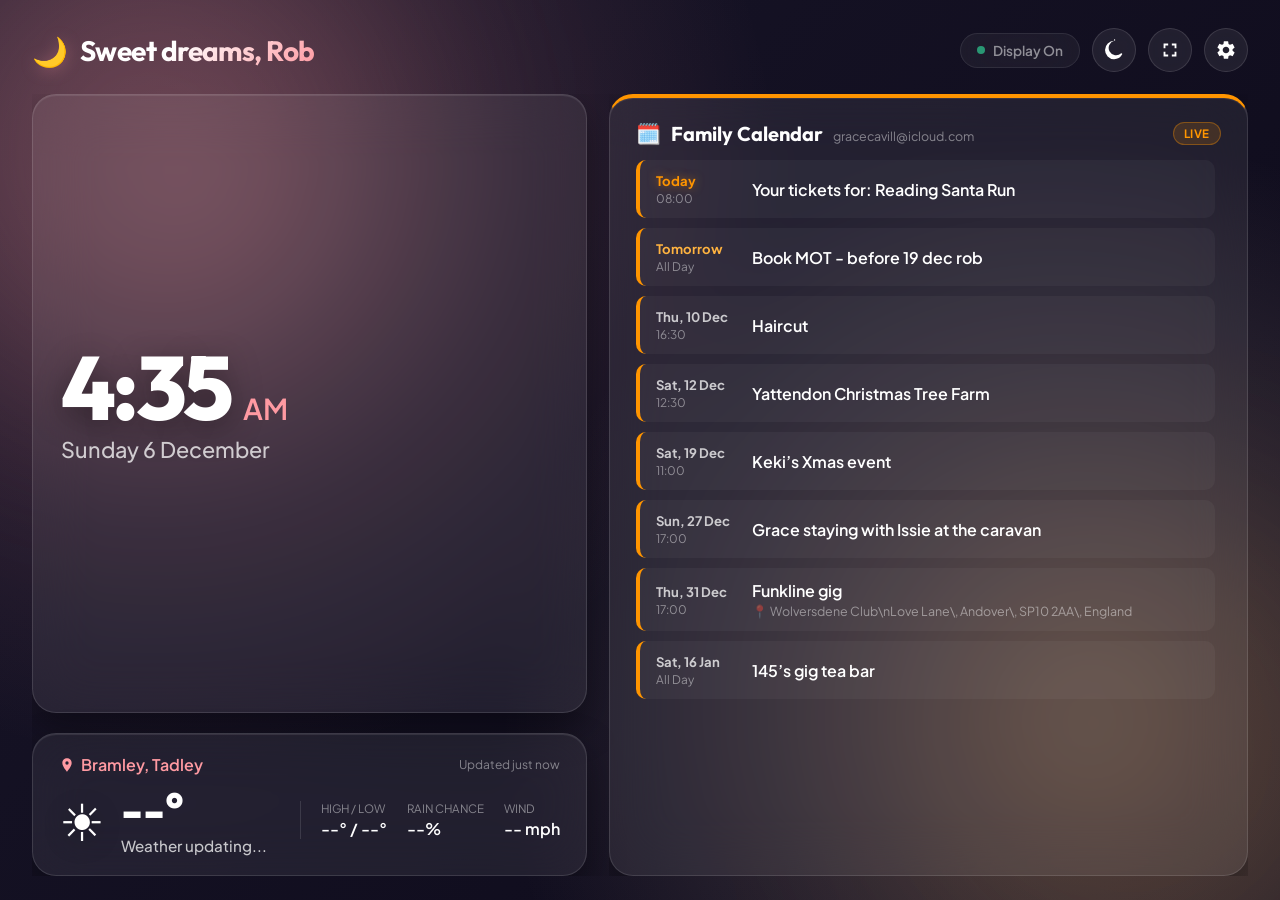
==== ipad/index.html @ 0d5b01de "Add Rob's iPad Smart Display (4:3 landscape, always-on screen wake lock, full family calendar)" ====
<!DOCTYPE html>
<html lang="en">
<head>
  <meta charset="UTF-8">
  <meta name="viewport" content="width=device-width, initial-scale=1.0, maximum-scale=1.0, user-scalable=no, viewport-fit=cover">
  <meta name="apple-mobile-web-app-capable" content="yes">
  <meta name="apple-mobile-web-app-status-bar-style" content="black-translucent">
  <meta name="apple-mobile-web-app-title" content="Smart Display">
  <meta name="theme-color" content="#0d0a1a">
  <title>Rob's iPad Smart Display</title>
  
  <link rel="preconnect" href="https://fonts.googleapis.com">
  <link rel="preconnect" href="https://fonts.gstatic.com" crossorigin>
  <link href="https://fonts.googleapis.com/css2?family=Plus+Jakarta+Sans:wght@300;400;500;600;700;800&family=Outfit:wght@300;400;500;600;700&display=swap" rel="stylesheet">
  
  <link rel="stylesheet" href="css/style.css">
</head>
<body data-theme="pastel-sunset">
  <div id="app" class="dashboard-container ipad-display">
    <!-- Ambient Dynamic Background -->
    <div class="background-backdrop" id="bgBackdrop"></div>
    <div class="ambient-glow glow-1"></div>
    <div class="ambient-glow glow-2"></div>

    <!-- Top Navigation Bar -->
    <header class="top-bar">
      <div class="greeting-wrapper">
        <span class="greeting-emoji" id="greetingEmoji">✨</span>
        <h1 class="greeting-text" id="greetingText">Good morning, Rob</h1>
      </div>
      
      <div class="status-controls">
        <div class="status-pill wake-lock-pill" id="wakeLockPill" title="Permanent Screen-On Status">
          <span class="pulse-dot-green"></span>
          <span>Always On</span>
        </div>

        <button class="icon-btn" id="nightModeBtn" type="button" aria-label="Toggle Night Mode" title="Bedtime Night Mode">
          <svg class="icon" viewBox="0 0 24 24" width="22" height="22">
            <path fill="currentColor" d="M12.3 2a10 10 0 0 0-.19 20 10 10 0 0 0 8.7-5.06 1 1 0 0 0-1-1.47 8 8 0 1 1-7.5-13.47 1 1 0 0 0-.01-2z"/>
          </svg>
        </button>

        <button class="icon-btn" id="fullscreenBtn" type="button" aria-label="Toggle Fullscreen" title="Fullscreen Mode">
          <svg class="icon" viewBox="0 0 24 24" width="22" height="22">
            <path fill="currentColor" d="M7 14H5v5h5v-2H7v-3zm-2-4h2V7h3V5H5v5zm12 7h-3v2h5v-5h-2v3zM14 5v2h3v3h2V5h-5z"/>
          </svg>
        </button>
        
        <button class="icon-btn" id="settingsBtn" type="button" aria-label="Open Settings" title="Settings">
          <svg class="icon" viewBox="0 0 24 24" width="22" height="22">
            <path fill="currentColor" d="M19.14 12.94c.04-.3.06-.61.06-.94 0-.32-.02-.64-.07-.94l2.03-1.58a.49.49 0 0 0 .12-.61l-1.92-3.32a.488.488 0 0 0-.59-.22l-2.39.96c-.5-.38-1.03-.7-1.62-.94l-.36-2.54a.484.484 0 0 0-.48-.41h-3.84c-.24 0-.43.17-.47.41l-.36 2.54c-.59.24-1.13.57-1.62.94l-2.39-.96c-.22-.08-.47 0-.59.22L2.74 8.87c-.12.21-.08.47.12.61l2.03 1.58c-.05.3-.09.63-.09.94s.02.64.07.94l-2.03 1.58a.49.49 0 0 0-.12.61l1.92 3.32c.12.22.37.29.59.22l2.39-.96c.5.38 1.03.7 1.62.94l.36 2.54c.05.24.24.41.48.41h3.84c.24 0 .44-.17.47-.41l.36-2.54c.59-.24 1.13-.56 1.62-.94l2.39.96c.22.08.47 0 .59-.22l1.92-3.32c.12-.22.07-.47-.12-.61l-2.01-1.58zM12 15.6c-1.98 0-3.6-1.62-3.6-3.6s1.62-3.6 3.6-3.6 3.6 1.62 3.6 3.6-1.62 3.6-3.6 3.6z"/>
          </svg>
        </button>
      </div>
    </header>

    <!-- iPad 2-Column Landscape Grid -->
    <main class="ipad-grid">
      <!-- Left Column: Clock & Live Weather -->
      <div class="ipad-col-left">
        <!-- 1. Ambient Clock Card -->
        <section class="grid-card clock-card">
          <div class="time-container">
            <div class="clock-display" id="clockDisplay">12:00</div>
            <div class="clock-period" id="clockPeriod">AM</div>
          </div>
          <div class="date-display" id="dateDisplay">Wednesday, 28 October</div>
        </section>

        <!-- 2. Weather Card (Bramley & Tadley) -->
        <section class="grid-card weather-card" id="weatherCard">
          <div class="weather-header">
            <div class="location-badge">
              <svg class="pin-icon" viewBox="0 0 24 24" width="16" height="16">
                <path fill="currentColor" d="M12 2C8.13 2 5 5.13 5 9c0 5.25 7 13 7 13s7-7.75 7-13c0-3.87-3.13-7-7-7zm0 9.5a2.5 2.5 0 0 1 0-5 2.5 2.5 0 0 1 0 5z"/>
              </svg>
              <span id="weatherLocationName">Bramley, Tadley</span>
            </div>
            <span class="weather-updated" id="weatherUpdated">Updated just now</span>
          </div>
          
          <div class="weather-body">
            <div class="weather-main-info">
              <div class="weather-icon-large" id="weatherIcon">☀️</div>
              <div class="temp-wrapper">
                <span class="current-temp" id="currentTemp">--°</span>
                <span class="weather-condition" id="weatherCondition">Loading weather...</span>
              </div>
            </div>
            
            <div class="weather-stats">
              <div class="stat-item">
                <span class="stat-label">High / Low</span>
                <span class="stat-value" id="tempRange">--° / --°</span>
              </div>
              <div class="stat-item">
                <span class="stat-label">Rain Chance</span>
                <span class="stat-value" id="rainChance">--%</span>
              </div>
              <div class="stat-item">
                <span class="stat-label">Wind</span>
                <span class="stat-value" id="windSpeed">-- mph</span>
              </div>
            </div>
          </div>
        </section>
      </div>

      <!-- Right Column: Full-Height Apple Family Calendar Card -->
      <div class="ipad-col-right">
        <section class="grid-card calendar-card" id="calendarCard">
          <div class="calendar-header">
            <div class="calendar-title-wrap">
              <span class="apple-cal-icon">🗓️</span>
              <span class="calendar-title">Family Calendar</span>
              <span class="calendar-account">gracecavill@icloud.com</span>
            </div>
            <span class="calendar-badge-live">Live</span>
          </div>
          <div class="calendar-events-list" id="calendarEventsList">
            <div class="calendar-loading">Loading family schedule...</div>
          </div>
        </section>
      </div>
    </main>

    <!-- Night Mode / Bedtime Screen Overlay -->
    <div class="night-mode-overlay" id="nightModeOverlay">
      <div class="night-clock-container">
        <div class="night-clock" id="nightClock">12:00</div>
        <div class="night-date" id="nightDate">Wednesday, 28 October</div>
        <div class="night-ambient-hint">Tap anywhere to wake display</div>
      </div>
    </div>

    <!-- Settings Modal -->
    <div class="modal-backdrop" id="settingsModal">
      <div class="settings-dialog">
        <div class="modal-header">
          <h2>Display Settings</h2>
          <button class="close-btn" id="closeSettingsBtn" type="button">&times;</button>
        </div>
        
        <div class="modal-body">
          <div class="form-group">
            <label for="settingName">Name for Greeting</label>
            <input type="text" id="settingName" value="Rob" placeholder="Rob">
          </div>

          <div class="form-group">
            <label for="settingLocation">Weather Location (Label)</label>
            <input type="text" id="settingLocation" value="Bramley, Tadley">
          </div>

          <div class="form-row">
            <div class="form-group half">
              <label for="settingLat">Latitude</label>
              <input type="number" step="0.0001" id="settingLat" value="51.3300">
            </div>
            <div class="form-group half">
              <label for="settingLon">Longitude</label>
              <input type="number" step="0.0001" id="settingLon" value="-1.0800">
            </div>
          </div>

          <div class="form-group">
            <label for="settingTheme">Visual Theme</label>
            <select id="settingTheme">
              <option value="pastel-sunset">Pastel Sunset (Warm & Cozy)</option>
              <option value="cosmic-galaxy">Cosmic Galaxy (Deep Violet)</option>
              <option value="lofi-chill">Lofi Room (Aesthetic Lavender)</option>
              <option value="emerald-forest">Emerald Forest (Serene Mint)</option>
              <option value="minimal-dark">Minimal OLED (Battery Saver)</option>
            </select>
          </div>

          <div class="form-group toggle-group">
            <label for="setting24Hour">Use 24-Hour Clock</label>
            <input type="checkbox" id="setting24Hour" class="toggle-switch">
          </div>

          <div class="form-group toggle-group">
            <label for="settingWakeLock">Keep Screen Awake Permanently</label>
            <input type="checkbox" id="settingWakeLock" class="toggle-switch" checked>
            <small class="helper-text">Uses the Screen Wake Lock API to prevent the iPad from sleeping.</small>
          </div>
        </div>

        <div class="modal-footer">
          <button class="btn-primary" id="saveSettingsBtn" type="button">Save & Apply</button>
        </div>
      </div>
    </div>

  </div>

  <!-- JavaScript Modules (Shared from root data & js) -->
  <script src="../js/clock.js"></script>
  <script src="../js/weather.js"></script>
  <script src="js/calendar.js"></script>
  <script src="js/settings.js"></script>
  <script src="js/app.js"></script>
</body>
</html>
---- ipad/css/style.css ----
/* ============================================================
   Rob's iPad Smart Display (4:3 / Landscape Fullscreen)
   ============================================================ */

:root {
  --font-main: 'Plus Jakarta Sans', system-ui, -apple-system, sans-serif;
  --font-display: 'Outfit', var(--font-main);
  
  /* Default Theme: Pastel Sunset */
  --bg-gradient: radial-gradient(circle at 15% 20%, rgba(255, 154, 162, 0.22) 0%, transparent 45%),
                 radial-gradient(circle at 85% 80%, rgba(255, 218, 193, 0.25) 0%, transparent 45%),
                 linear-gradient(135deg, #181528 0%, #0d0a1a 100%);
  --card-bg: rgba(255, 255, 255, 0.07);
  --card-border: rgba(255, 255, 255, 0.12);
  --card-hover: rgba(255, 255, 255, 0.12);
  --accent-color: #ff9aa2;
  --accent-glow: rgba(255, 154, 162, 0.35);
  --text-primary: #ffffff;
  --text-secondary: rgba(255, 255, 255, 0.75);
  --text-muted: rgba(255, 255, 255, 0.45);
  --apple-cal-color: #FF9500;
  --night-color: #ff9d42;
  
  --radius-lg: 24px;
  --radius-md: 16px;
  --radius-sm: 10px;
  --radius-full: 9999px;
  
  --shadow-card: 0 16px 36px rgba(0, 0, 0, 0.35), inset 0 1px 1px rgba(255, 255, 255, 0.1);
  --blur-glass: blur(28px);
}

/* Theme: Cosmic Galaxy */
[data-theme="cosmic-galaxy"] {
  --bg-gradient: radial-gradient(circle at 10% 15%, rgba(138, 43, 226, 0.28) 0%, transparent 50%),
                 radial-gradient(circle at 90% 85%, rgba(0, 202, 255, 0.25) 0%, transparent 50%),
                 linear-gradient(135deg, #09081a 0%, #020208 100%);
  --accent-color: #a78bfa;
  --accent-glow: rgba(167, 139, 250, 0.4);
}

/* Theme: Lofi Chill */
[data-theme="lofi-chill"] {
  --bg-gradient: radial-gradient(circle at 20% 30%, rgba(244, 114, 182, 0.22) 0%, transparent 45%),
                 radial-gradient(circle at 80% 70%, rgba(96, 165, 250, 0.22) 0%, transparent 45%),
                 linear-gradient(135deg, #1e1b2e 0%, #12101e 100%);
  --accent-color: #f472b6;
  --accent-glow: rgba(244, 114, 182, 0.35);
}

/* Theme: Emerald Forest */
[data-theme="emerald-forest"] {
  --bg-gradient: radial-gradient(circle at 15% 25%, rgba(52, 211, 153, 0.2) 0%, transparent 45%),
                 radial-gradient(circle at 85% 75%, rgba(16, 185, 129, 0.18) 0%, transparent 45%),
                 linear-gradient(135deg, #0a1f18 0%, #040d0a 100%);
  --accent-color: #34d399;
  --accent-glow: rgba(52, 211, 153, 0.35);
}

/* Theme: Minimal Dark */
[data-theme="minimal-dark"] {
  --bg-gradient: linear-gradient(180deg, #0c0d10 0%, #000000 100%);
  --card-bg: rgba(255, 255, 255, 0.04);
  --card-border: rgba(255, 255, 255, 0.08);
  --accent-color: #e2e8f0;
  --accent-glow: rgba(255, 255, 255, 0.15);
}

/* Reset */
*, *::before, *::after {
  box-sizing: border-box;
  margin: 0;
  padding: 0;
  -webkit-tap-highlight-color: transparent;
  user-select: none;
}

html, body {
  width: 100vw;
  height: 100vh;
  overflow: hidden;
  background-color: #0d0a1a;
  font-family: var(--font-main);
  color: var(--text-primary);
  touch-action: manipulation;
}

/* iPad Safe Area Support */
.dashboard-container.ipad-display {
  position: relative;
  width: 100%;
  height: 100%;
  padding: 24px 32px;
  padding-top: max(24px, env(safe-area-inset-top));
  padding-bottom: max(24px, env(safe-area-inset-bottom));
  padding-left: max(32px, env(safe-area-inset-left));
  padding-right: max(32px, env(safe-area-inset-right));
  display: flex;
  flex-direction: column;
  overflow: hidden;
}

/* Backdrops */
.background-backdrop {
  position: absolute;
  top: 0;
  left: 0;
  width: 100%;
  height: 100%;
  background: var(--bg-gradient);
  z-index: 0;
  transition: background 0.8s ease;
  pointer-events: none;
}

.ambient-glow {
  position: absolute;
  border-radius: 50%;
  filter: blur(110px);
  pointer-events: none;
  z-index: 0;
  opacity: 0.6;
}

.glow-1 {
  width: 500px;
  height: 500px;
  top: -100px;
  left: -100px;
  background: var(--accent-glow);
}

.glow-2 {
  width: 500px;
  height: 500px;
  bottom: -100px;
  right: -100px;
  background: rgba(255, 149, 0, 0.16);
}

/* Top Bar */
.top-bar {
  position: relative;
  z-index: 10;
  display: flex;
  align-items: center;
  justify-content: space-between;
  height: 52px;
  margin-bottom: 18px;
  flex-shrink: 0;
}

.greeting-wrapper {
  display: flex;
  align-items: center;
  gap: 12px;
}

.greeting-emoji {
  font-size: 1.8rem;
  filter: drop-shadow(0 2px 8px var(--accent-glow));
}

.greeting-text {
  font-family: var(--font-display);
  font-size: 1.75rem;
  font-weight: 700;
  letter-spacing: -0.02em;
  background: linear-gradient(135deg, #ffffff 40%, var(--accent-color) 100%);
  -webkit-background-clip: text;
  -webkit-text-fill-color: transparent;
}

.status-controls {
  display: flex;
  align-items: center;
  gap: 12px;
}

.status-pill {
  display: flex;
  align-items: center;
  gap: 8px;
  padding: 8px 16px;
  background: var(--card-bg);
  border: 1px solid var(--card-border);
  backdrop-filter: var(--blur-glass);
  -webkit-backdrop-filter: var(--blur-glass);
  border-radius: var(--radius-full);
  font-size: 0.85rem;
  font-weight: 600;
  color: var(--text-secondary);
}

.pulse-dot-green {
  width: 8px;
  height: 8px;
  background-color: #34d399;
  border-radius: 50%;
  animation: pulse-ring 2s infinite ease-in-out;
}

@keyframes pulse-ring {
  0% { transform: scale(0.95); opacity: 0.7; }
  50% { transform: scale(1.2); opacity: 1; }
  100% { transform: scale(0.95); opacity: 0.7; }
}

.icon-btn {
  width: 44px;
  height: 44px;
  border-radius: var(--radius-full);
  background: var(--card-bg);
  border: 1px solid var(--card-border);
  backdrop-filter: var(--blur-glass);
  -webkit-backdrop-filter: var(--blur-glass);
  color: var(--text-primary);
  display: flex;
  align-items: center;
  justify-content: center;
  cursor: pointer;
  transition: all 0.2s ease;
}

.icon-btn:hover, .icon-btn:active {
  background: var(--card-hover);
  transform: scale(1.05);
  border-color: var(--accent-color);
}

/* iPad 2-Column Grid (4:3 Landscape) */
.ipad-grid {
  position: relative;
  z-index: 10;
  flex: 1;
  display: grid;
  grid-template-columns: 1fr 1.15fr;
  gap: 22px;
  height: calc(100% - 70px);
  overflow: hidden;
}

.ipad-col-left {
  display: flex;
  flex-direction: column;
  gap: 20px;
  height: 100%;
}

.ipad-col-right {
  display: flex;
  flex-direction: column;
  height: 100%;
  overflow: hidden;
}

/* Glassmorphism Cards */
.grid-card {
  background: var(--card-bg);
  border: 1px solid var(--card-border);
  backdrop-filter: var(--blur-glass);
  -webkit-backdrop-filter: var(--blur-glass);
  border-radius: var(--radius-lg);
  box-shadow: var(--shadow-card);
  position: relative;
}

/* 1. Clock Card */
.clock-card {
  flex: 1;
  padding: 24px 28px;
  display: flex;
  flex-direction: column;
  justify-content: center;
}

.time-container {
  display: flex;
  align-items: baseline;
  gap: 12px;
}

.clock-display {
  font-family: var(--font-display);
  font-size: 5.6rem;
  font-weight: 800;
  line-height: 0.95;
  letter-spacing: -0.04em;
  text-shadow: 0 8px 32px rgba(0, 0, 0, 0.4);
}

.clock-period {
  font-size: 1.8rem;
  font-weight: 600;
  color: var(--accent-color);
  text-transform: uppercase;
}

.date-display {
  font-size: 1.35rem;
  font-weight: 500;
  color: var(--text-secondary);
  margin-top: 6px;
}

/* 2. Weather Card (Bramley & Tadley) */
.weather-card {
  flex: 0 0 auto;
  padding: 20px 26px;
}

.weather-header {
  display: flex;
  align-items: center;
  justify-content: space-between;
  margin-bottom: 10px;
}

.location-badge {
  display: flex;
  align-items: center;
  gap: 6px;
  font-size: 1rem;
  font-weight: 600;
  color: var(--accent-color);
}

.weather-updated {
  font-size: 0.75rem;
  color: var(--text-muted);
}

.weather-body {
  display: flex;
  align-items: center;
  justify-content: space-between;
}

.weather-main-info {
  display: flex;
  align-items: center;
  gap: 16px;
}

.weather-icon-large {
  font-size: 3.2rem;
  filter: drop-shadow(0 4px 12px rgba(0,0,0,0.3));
}

.current-temp {
  font-family: var(--font-display);
  font-size: 3rem;
  font-weight: 700;
  line-height: 1;
}

.weather-condition {
  display: block;
  font-size: 0.95rem;
  font-weight: 500;
  color: var(--text-secondary);
  margin-top: 3px;
}

.weather-stats {
  display: flex;
  gap: 20px;
  border-left: 1px solid var(--card-border);
  padding-left: 20px;
}

.stat-item {
  display: flex;
  flex-direction: column;
}

.stat-label {
  font-size: 0.72rem;
  color: var(--text-muted);
  text-transform: uppercase;
  margin-bottom: 2px;
}

.stat-value {
  font-size: 1rem;
  font-weight: 600;
  color: var(--text-primary);
}

/* 3. Apple Family Calendar Card (Spacious, Full Height) */
.calendar-card {
  flex: 1;
  min-height: 0;
  padding: 22px 26px;
  display: flex;
  flex-direction: column;
  border-top: 4px solid var(--apple-cal-color);
  overflow: hidden;
}

.calendar-header {
  display: flex;
  align-items: center;
  justify-content: space-between;
  margin-bottom: 14px;
  flex-shrink: 0;
}

.calendar-title-wrap {
  display: flex;
  align-items: baseline;
  gap: 10px;
}

.apple-cal-icon {
  font-size: 1.25rem;
}

.calendar-title {
  font-family: var(--font-display);
  font-size: 1.25rem;
  font-weight: 700;
  color: #ffffff;
}

.calendar-account {
  font-size: 0.78rem;
  color: var(--text-muted);
}

.calendar-badge-live {
  font-size: 0.72rem;
  font-weight: 700;
  color: var(--apple-cal-color);
  background: rgba(255, 149, 0, 0.15);
  border: 1px solid rgba(255, 149, 0, 0.35);
  padding: 3px 10px;
  border-radius: var(--radius-full);
  text-transform: uppercase;
  letter-spacing: 0.05em;
}

.calendar-events-list {
  flex: 1;
  overflow-y: auto;
  display: flex;
  flex-direction: column;
  gap: 10px;
  padding-right: 6px;
}

.calendar-events-list::-webkit-scrollbar {
  width: 5px;
}

.calendar-events-list::-webkit-scrollbar-thumb {
  background: rgba(255, 255, 255, 0.2);
  border-radius: 4px;
}

.calendar-loading, .no-events-msg {
  font-size: 0.95rem;
  color: var(--text-muted);
  text-align: center;
  padding: 40px 0;
}

.calendar-event-item {
  display: flex;
  align-items: center;
  gap: 16px;
  padding: 12px 16px;
  background: rgba(255, 255, 255, 0.04);
  border-radius: var(--radius-sm);
  border-left: 4px solid var(--apple-cal-color);
  transition: background 0.2s ease;
}

.calendar-event-item:hover {
  background: rgba(255, 255, 255, 0.08);
}

.event-date-col {
  display: flex;
  flex-direction: column;
  min-width: 80px;
}

.event-badge {
  font-size: 0.82rem;
  font-weight: 700;
}

.badge-today {
  color: var(--apple-cal-color);
  text-shadow: 0 0 10px rgba(255, 149, 0, 0.5);
}

.badge-tomorrow {
  color: #ffb340;
}

.badge-upcoming {
  color: var(--text-secondary);
}

.event-time {
  font-size: 0.74rem;
  color: var(--text-muted);
  margin-top: 2px;
}

.event-info-col {
  flex: 1;
  min-width: 0;
}

.event-title {
  font-size: 1rem;
  font-weight: 600;
  color: #ffffff;
  white-space: nowrap;
  overflow: hidden;
  text-overflow: ellipsis;
}

.event-location {
  font-size: 0.78rem;
  color: var(--text-muted);
  margin-top: 2px;
}

/* ============================================================
   Bedtime / Night Mode Overlay
   ============================================================ */
.night-mode-overlay {
  position: fixed;
  top: 0;
  left: 0;
  width: 100vw;
  height: 100vh;
  background-color: #000000;
  z-index: 100;
  display: none;
  align-items: center;
  justify-content: center;
  opacity: 0;
  pointer-events: none;
  transition: opacity 0.5s ease;
}

body.night-mode-active .night-mode-overlay {
  display: flex;
  opacity: 1;
  pointer-events: auto;
}

.night-clock-container {
  display: flex;
  flex-direction: column;
  align-items: center;
  text-align: center;
  cursor: pointer;
  animation: float-night 60s infinite alternate ease-in-out;
}

@keyframes float-night {
  0% { transform: translate(-10px, -5px); }
  50% { transform: translate(15px, 10px); }
  100% { transform: translate(-15px, 8px); }
}

.night-clock {
  font-family: var(--font-display);
  font-size: 8rem;
  font-weight: 800;
  color: var(--night-color);
  opacity: 0.5;
  letter-spacing: -0.04em;
  text-shadow: 0 0 40px rgba(255, 157, 66, 0.25);
}

.night-date {
  font-size: 1.6rem;
  color: var(--night-color);
  opacity: 0.38;
  margin-top: 8px;
}

.night-ambient-hint {
  font-size: 0.9rem;
  color: rgba(255, 157, 66, 0.3);
  margin-top: 24px;
}

/* ============================================================
   Settings Modal Dialog
   ============================================================ */
.modal-backdrop {
  position: fixed;
  top: 0;
  left: 0;
  width: 100vw;
  height: 100vh;
  background: rgba(0, 0, 0, 0.7);
  backdrop-filter: blur(12px);
  -webkit-backdrop-filter: blur(12px);
  z-index: 200;
  display: none;
  align-items: center;
  justify-content: center;
  opacity: 0;
  pointer-events: none;
  transition: opacity 0.25s ease;
}

.modal-backdrop.is-open {
  display: flex;
  opacity: 1;
  pointer-events: auto;
}

.settings-dialog {
  background: #191629;
  border: 1px solid rgba(255, 255, 255, 0.15);
  border-radius: var(--radius-lg);
  width: 90%;
  max-width: 520px;
  max-height: 85vh;
  display: flex;
  flex-direction: column;
  box-shadow: 0 24px 60px rgba(0,0,0,0.6);
  overflow: hidden;
}

.modal-header {
  padding: 20px 24px;
  border-bottom: 1px solid rgba(255, 255, 255, 0.1);
  display: flex;
  align-items: center;
  justify-content: space-between;
}

.modal-header h2 {
  font-size: 1.35rem;
  font-weight: 700;
}

.close-btn {
  background: none;
  border: none;
  color: var(--text-secondary);
  font-size: 1.8rem;
  cursor: pointer;
  line-height: 1;
}

.modal-body {
  padding: 20px 24px;
  overflow-y: auto;
  display: flex;
  flex-direction: column;
  gap: 16px;
}

.form-group {
  display: flex;
  flex-direction: column;
  gap: 6px;
}

.form-row {
  display: flex;
  gap: 12px;
}

.form-group.half {
  flex: 1;
}

.form-group label {
  font-size: 0.85rem;
  font-weight: 600;
  color: var(--text-secondary);
}

.form-group input[type="text"],
.form-group input[type="number"],
.form-group select {
  padding: 12px 14px;
  background: rgba(255, 255, 255, 0.06);
  border: 1px solid rgba(255, 255, 255, 0.15);
  border-radius: var(--radius-sm);
  color: #fff;
  font-family: inherit;
  font-size: 0.95rem;
  outline: none;
}

.form-group input:focus, .form-group select:focus {
  border-color: var(--accent-color);
}

.toggle-group {
  flex-direction: row;
  align-items: center;
  justify-content: space-between;
  flex-wrap: wrap;
}

.toggle-switch {
  width: 44px;
  height: 24px;
  accent-color: var(--accent-color);
  cursor: pointer;
}

.helper-text {
  width: 100%;
  font-size: 0.78rem;
  color: var(--text-muted);
  margin-top: 4px;
}

.btn-primary {
  padding: 12px 20px;
  border-radius: var(--radius-md);
  font-weight: 600;
  font-size: 0.95rem;
  cursor: pointer;
  background: var(--accent-color);
  color: #12101e;
  border: none;
  transition: all 0.2s ease;
}

.btn-primary:hover {
  opacity: 0.9;
  transform: translateY(-1px);
}

.modal-footer {
  padding: 16px 24px;
  border-top: 1px solid rgba(255, 255, 255, 0.1);
  display: flex;
  justify-content: flex-end;
}
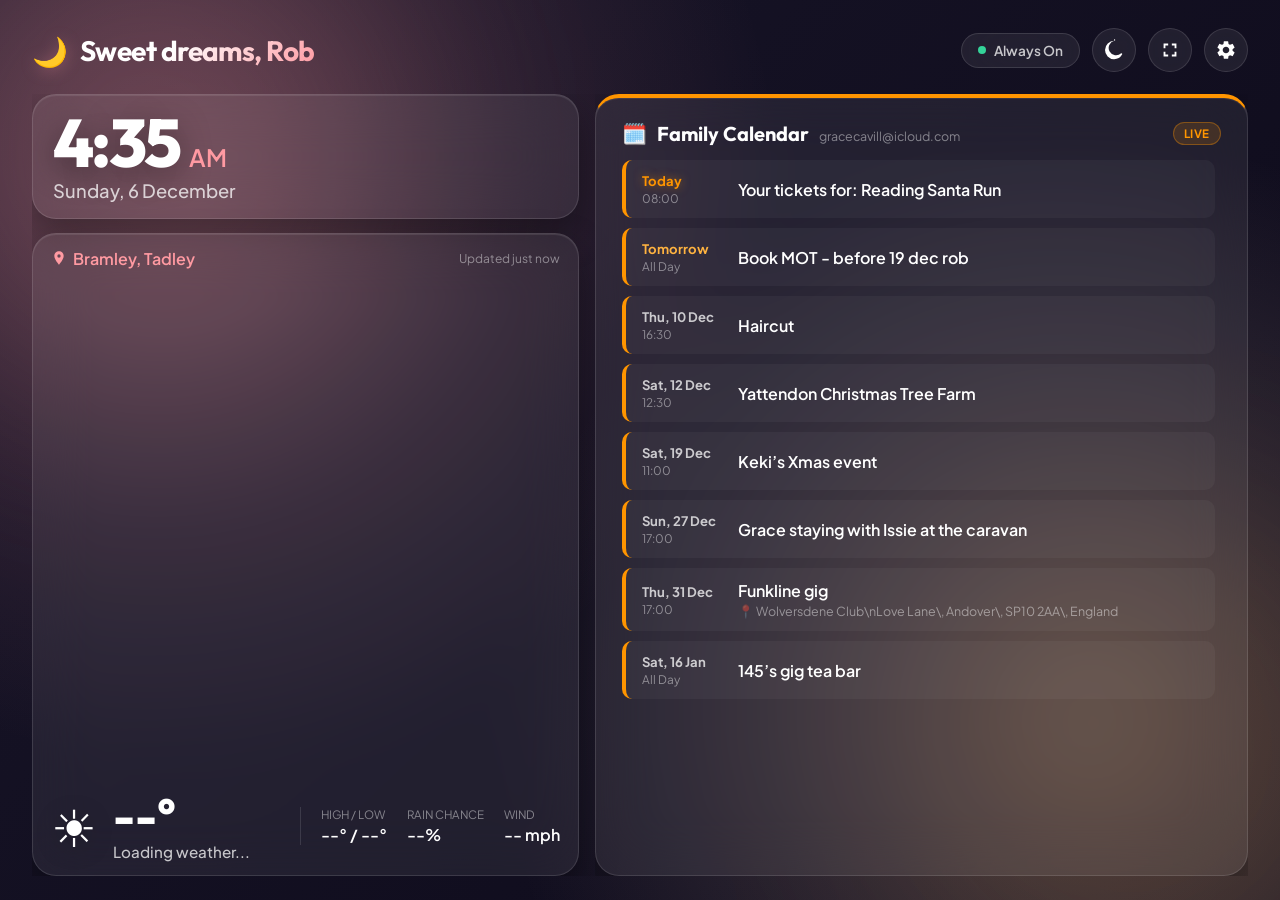
==== commit b4d9ba45: "Fix legacy iPad iOS compatibility: replace CSS Grid with Flexbox for 4:3 screen, convert all scripts" ====
--- a/ipad/index.html
+++ b/ipad/index.html
@@ -195,9 +195,10 @@
 
   </div>
 
-  <!-- JavaScript Modules (Shared from root data & js) -->
-  <script src="../js/clock.js"></script>
-  <script src="../js/weather.js"></script>
+  <!-- JavaScript Modules (Legacy iOS Safari / ES5 Compatible) -->
+  <script src="js/data.js"></script>
+  <script src="js/clock.js"></script>
+  <script src="js/weather.js"></script>
   <script src="js/calendar.js"></script>
   <script src="js/settings.js"></script>
   <script src="js/app.js"></script>
--- a/ipad/css/style.css
+++ b/ipad/css/style.css
@@ -228,27 +228,50 @@
   border-color: var(--accent-color);
 }
 
-/* iPad 2-Column Grid (4:3 Landscape) */
+/* iPad 2-Column Layout (Legacy iOS / 4:3 Landscape Compatible) */
 .ipad-grid {
   position: relative;
   z-index: 10;
-  flex: 1;
-  display: grid;
-  grid-template-columns: 1fr 1.15fr;
-  gap: 22px;
-  height: calc(100% - 70px);
+  display: -webkit-box;
+  display: -webkit-flex;
+  display: flex;
+  -webkit-box-orient: horizontal;
+  -webkit-box-direction: normal;
+  -webkit-flex-direction: row;
+  flex-direction: row;
+  gap: 16px;
+  width: 100%;
+  height: calc(100% - 66px);
   overflow: hidden;
 }
 
 .ipad-col-left {
-  display: flex;
-  flex-direction: column;
-  gap: 20px;
+  -webkit-box-flex: 0;
+  -webkit-flex: 0 0 45%;
+  flex: 0 0 45%;
+  width: 45%;
+  display: -webkit-box;
+  display: -webkit-flex;
+  display: flex;
+  -webkit-box-orient: vertical;
+  -webkit-box-direction: normal;
+  -webkit-flex-direction: column;
+  flex-direction: column;
+  gap: 14px;
   height: 100%;
 }
 
 .ipad-col-right {
-  display: flex;
+  -webkit-box-flex: 1;
+  -webkit-flex: 1 1 auto;
+  flex: 1 1 auto;
+  width: 53%;
+  display: -webkit-box;
+  display: -webkit-flex;
+  display: flex;
+  -webkit-box-orient: vertical;
+  -webkit-box-direction: normal;
+  -webkit-flex-direction: column;
   flex-direction: column;
   height: 100%;
   overflow: hidden;
@@ -267,22 +290,19 @@
 
 /* 1. Clock Card */
 .clock-card {
-  flex: 1;
-  padding: 24px 28px;
-  display: flex;
-  flex-direction: column;
-  justify-content: center;
+  flex: 0 0 auto;
+  padding: 16px 20px;
 }
 
 .time-container {
   display: flex;
   align-items: baseline;
-  gap: 12px;
+  gap: 10px;
 }
 
 .clock-display {
   font-family: var(--font-display);
-  font-size: 5.6rem;
+  font-size: 4.2rem;
   font-weight: 800;
   line-height: 0.95;
   letter-spacing: -0.04em;
@@ -290,23 +310,27 @@
 }
 
 .clock-period {
-  font-size: 1.8rem;
+  font-size: 1.5rem;
   font-weight: 600;
   color: var(--accent-color);
   text-transform: uppercase;
 }
 
 .date-display {
-  font-size: 1.35rem;
+  font-size: 1.15rem;
   font-weight: 500;
   color: var(--text-secondary);
-  margin-top: 6px;
+  margin-top: 4px;
 }
 
 /* 2. Weather Card (Bramley & Tadley) */
 .weather-card {
-  flex: 0 0 auto;
-  padding: 20px 26px;
+  flex: 1;
+  min-height: 0;
+  padding: 14px 18px;
+  display: flex;
+  flex-direction: column;
+  justify-content: space-between;
 }
 
 .weather-header {
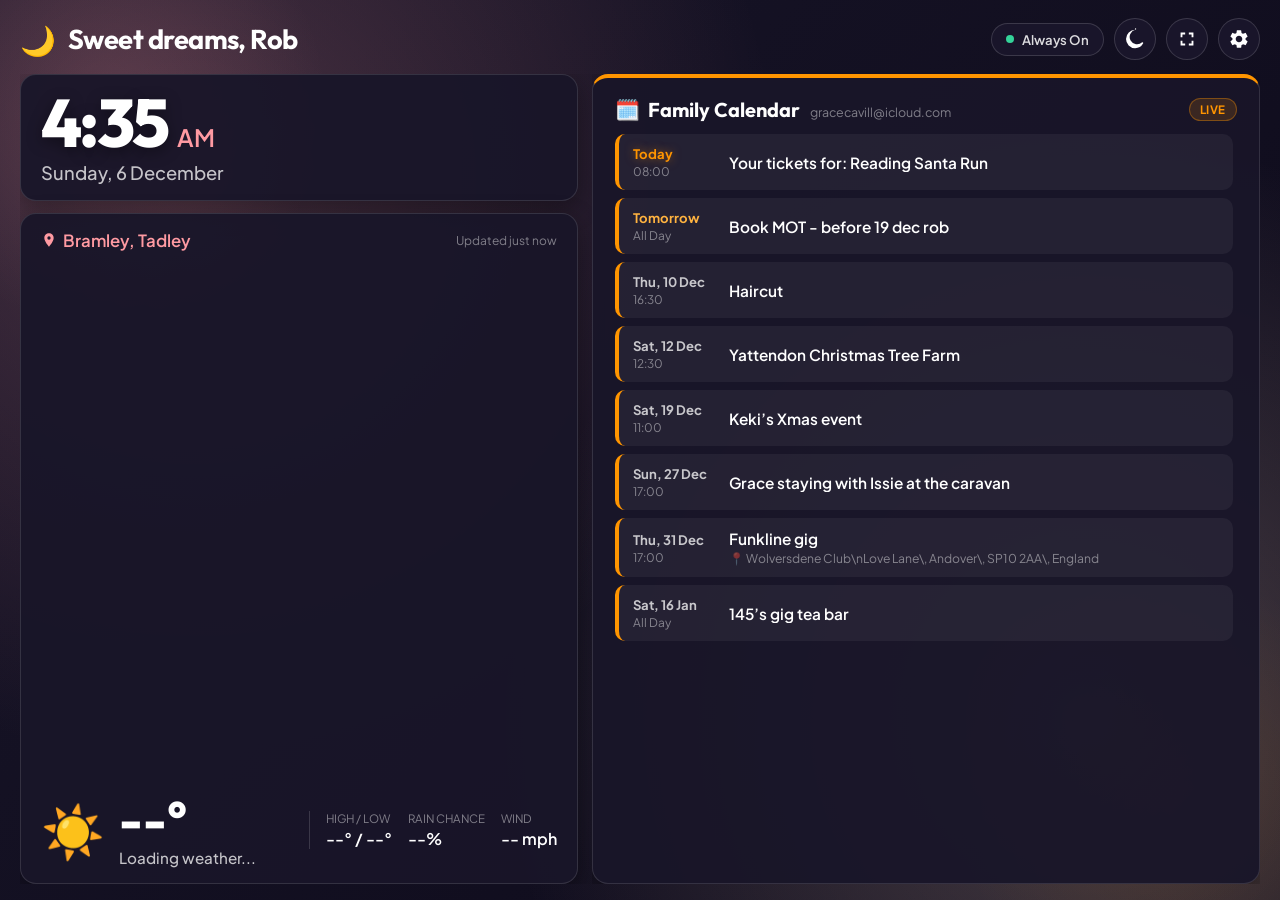
==== commit 63299a04: "Fix iOS 9.3.5 Safari rendering: remove CSS variables and flex gap, add vendor prefixes, ensure solid" ====
--- a/ipad/index.html
+++ b/ipad/index.html
@@ -13,7 +13,7 @@
   <link rel="preconnect" href="https://fonts.gstatic.com" crossorigin>
   <link href="https://fonts.googleapis.com/css2?family=Plus+Jakarta+Sans:wght@300;400;500;600;700;800&family=Outfit:wght@300;400;500;600;700&display=swap" rel="stylesheet">
   
-  <link rel="stylesheet" href="css/style.css">
+  <link rel="stylesheet" href="css/style.css?v=2">
 </head>
 <body data-theme="pastel-sunset">
   <div id="app" class="dashboard-container ipad-display">
@@ -196,11 +196,11 @@
   </div>
 
   <!-- JavaScript Modules (Legacy iOS Safari / ES5 Compatible) -->
-  <script src="js/data.js"></script>
-  <script src="js/clock.js"></script>
-  <script src="js/weather.js"></script>
-  <script src="js/calendar.js"></script>
-  <script src="js/settings.js"></script>
-  <script src="js/app.js"></script>
+  <script src="js/data.js?v=2"></script>
+  <script src="js/clock.js?v=2"></script>
+  <script src="js/weather.js?v=2"></script>
+  <script src="js/calendar.js?v=2"></script>
+  <script src="js/settings.js?v=2"></script>
+  <script src="js/app.js?v=2"></script>
 </body>
 </html>
--- a/ipad/css/style.css
+++ b/ipad/css/style.css
@@ -1,195 +1,158 @@
 /* ============================================================
-   Rob's iPad Smart Display (4:3 / Landscape Fullscreen)
+   Rob's iPad Smart Display (iOS 9.3.5 / Safari 9 Compatible)
+   Strict ES5 / Legacy WebKit CSS (No CSS Variables, No Flex Gap)
    ============================================================ */
 
-:root {
-  --font-main: 'Plus Jakarta Sans', system-ui, -apple-system, sans-serif;
-  --font-display: 'Outfit', var(--font-main);
-  
-  /* Default Theme: Pastel Sunset */
-  --bg-gradient: radial-gradient(circle at 15% 20%, rgba(255, 154, 162, 0.22) 0%, transparent 45%),
-                 radial-gradient(circle at 85% 80%, rgba(255, 218, 193, 0.25) 0%, transparent 45%),
-                 linear-gradient(135deg, #181528 0%, #0d0a1a 100%);
-  --card-bg: rgba(255, 255, 255, 0.07);
-  --card-border: rgba(255, 255, 255, 0.12);
-  --card-hover: rgba(255, 255, 255, 0.12);
-  --accent-color: #ff9aa2;
-  --accent-glow: rgba(255, 154, 162, 0.35);
-  --text-primary: #ffffff;
-  --text-secondary: rgba(255, 255, 255, 0.75);
-  --text-muted: rgba(255, 255, 255, 0.45);
-  --apple-cal-color: #FF9500;
-  --night-color: #ff9d42;
-  
-  --radius-lg: 24px;
-  --radius-md: 16px;
-  --radius-sm: 10px;
-  --radius-full: 9999px;
-  
-  --shadow-card: 0 16px 36px rgba(0, 0, 0, 0.35), inset 0 1px 1px rgba(255, 255, 255, 0.1);
-  --blur-glass: blur(28px);
-}
-
-/* Theme: Cosmic Galaxy */
-[data-theme="cosmic-galaxy"] {
-  --bg-gradient: radial-gradient(circle at 10% 15%, rgba(138, 43, 226, 0.28) 0%, transparent 50%),
-                 radial-gradient(circle at 90% 85%, rgba(0, 202, 255, 0.25) 0%, transparent 50%),
-                 linear-gradient(135deg, #09081a 0%, #020208 100%);
-  --accent-color: #a78bfa;
-  --accent-glow: rgba(167, 139, 250, 0.4);
-}
-
-/* Theme: Lofi Chill */
-[data-theme="lofi-chill"] {
-  --bg-gradient: radial-gradient(circle at 20% 30%, rgba(244, 114, 182, 0.22) 0%, transparent 45%),
-                 radial-gradient(circle at 80% 70%, rgba(96, 165, 250, 0.22) 0%, transparent 45%),
-                 linear-gradient(135deg, #1e1b2e 0%, #12101e 100%);
-  --accent-color: #f472b6;
-  --accent-glow: rgba(244, 114, 182, 0.35);
-}
-
-/* Theme: Emerald Forest */
-[data-theme="emerald-forest"] {
-  --bg-gradient: radial-gradient(circle at 15% 25%, rgba(52, 211, 153, 0.2) 0%, transparent 45%),
-                 radial-gradient(circle at 85% 75%, rgba(16, 185, 129, 0.18) 0%, transparent 45%),
-                 linear-gradient(135deg, #0a1f18 0%, #040d0a 100%);
-  --accent-color: #34d399;
-  --accent-glow: rgba(52, 211, 153, 0.35);
-}
-
-/* Theme: Minimal Dark */
-[data-theme="minimal-dark"] {
-  --bg-gradient: linear-gradient(180deg, #0c0d10 0%, #000000 100%);
-  --card-bg: rgba(255, 255, 255, 0.04);
-  --card-border: rgba(255, 255, 255, 0.08);
-  --accent-color: #e2e8f0;
-  --accent-glow: rgba(255, 255, 255, 0.15);
-}
-
-/* Reset */
+/* CSS Reset */
 *, *::before, *::after {
+  -webkit-box-sizing: border-box;
   box-sizing: border-box;
   margin: 0;
   padding: 0;
-  -webkit-tap-highlight-color: transparent;
+  -webkit-tap-highlight-color: rgba(0, 0, 0, 0);
+  -webkit-user-select: none;
   user-select: none;
 }
 
 html, body {
-  width: 100vw;
-  height: 100vh;
+  width: 100%;
+  height: 100%;
   overflow: hidden;
   background-color: #0d0a1a;
-  font-family: var(--font-main);
-  color: var(--text-primary);
-  touch-action: manipulation;
-}
-
-/* iPad Safe Area Support */
-.dashboard-container.ipad-display {
-  position: relative;
-  width: 100%;
-  height: 100%;
-  padding: 24px 32px;
-  padding-top: max(24px, env(safe-area-inset-top));
-  padding-bottom: max(24px, env(safe-area-inset-bottom));
-  padding-left: max(32px, env(safe-area-inset-left));
-  padding-right: max(32px, env(safe-area-inset-right));
-  display: flex;
-  flex-direction: column;
-  overflow: hidden;
-}
-
-/* Backdrops */
+  background: #0d0a1a;
+  font-family: 'Plus Jakarta Sans', -apple-system, BlinkMacSystemFont, 'Helvetica Neue', Helvetica, Arial, sans-serif;
+  color: #ffffff;
+  -webkit-font-smoothing: antialiased;
+}
+
+/* Background Gradients */
 .background-backdrop {
   position: absolute;
   top: 0;
   left: 0;
   width: 100%;
   height: 100%;
-  background: var(--bg-gradient);
+  background: -webkit-radial-gradient(15% 20%, circle, rgba(255, 154, 162, 0.22) 0%, transparent 45%),
+              -webkit-radial-gradient(85% 80%, circle, rgba(255, 218, 193, 0.25) 0%, transparent 45%),
+              -webkit-linear-gradient(135deg, #181528 0%, #0d0a1a 100%);
+  background: radial-gradient(circle at 15% 20%, rgba(255, 154, 162, 0.22) 0%, transparent 45%),
+              radial-gradient(circle at 85% 80%, rgba(255, 218, 193, 0.25) 0%, transparent 45%),
+              linear-gradient(135deg, #181528 0%, #0d0a1a 100%);
   z-index: 0;
-  transition: background 0.8s ease;
   pointer-events: none;
 }
 
 .ambient-glow {
   position: absolute;
   border-radius: 50%;
-  filter: blur(110px);
   pointer-events: none;
   z-index: 0;
-  opacity: 0.6;
+  opacity: 0.5;
 }
 
 .glow-1 {
-  width: 500px;
-  height: 500px;
-  top: -100px;
-  left: -100px;
-  background: var(--accent-glow);
+  width: 450px;
+  height: 450px;
+  top: -120px;
+  left: -120px;
+  background: -webkit-radial-gradient(center, circle, rgba(255, 154, 162, 0.3) 0%, transparent 70%);
+  background: radial-gradient(circle at center, rgba(255, 154, 162, 0.3) 0%, transparent 70%);
 }
 
 .glow-2 {
-  width: 500px;
-  height: 500px;
-  bottom: -100px;
-  right: -100px;
-  background: rgba(255, 149, 0, 0.16);
+  width: 450px;
+  height: 450px;
+  bottom: -120px;
+  right: -120px;
+  background: -webkit-radial-gradient(center, circle, rgba(255, 149, 0, 0.2) 0%, transparent 70%);
+  background: radial-gradient(circle at center, rgba(255, 149, 0, 0.2) 0%, transparent 70%);
+}
+
+/* Dashboard Container */
+.dashboard-container.ipad-display {
+  position: relative;
+  width: 100%;
+  height: 100%;
+  padding: 16px 20px;
+  display: -webkit-box;
+  display: -webkit-flex;
+  display: flex;
+  -webkit-box-orient: vertical;
+  -webkit-box-direction: normal;
+  -webkit-flex-direction: column;
+  flex-direction: column;
+  overflow: hidden;
 }
 
 /* Top Bar */
 .top-bar {
   position: relative;
   z-index: 10;
-  display: flex;
-  align-items: center;
+  display: -webkit-box;
+  display: -webkit-flex;
+  display: flex;
+  -webkit-box-align: center;
+  -webkit-align-items: center;
+  align-items: center;
+  -webkit-box-pack: justify;
+  -webkit-justify-content: space-between;
   justify-content: space-between;
-  height: 52px;
-  margin-bottom: 18px;
+  height: 46px;
+  margin-bottom: 12px;
+  -webkit-flex-shrink: 0;
   flex-shrink: 0;
 }
 
 .greeting-wrapper {
-  display: flex;
-  align-items: center;
-  gap: 12px;
+  display: -webkit-box;
+  display: -webkit-flex;
+  display: flex;
+  -webkit-box-align: center;
+  -webkit-align-items: center;
+  align-items: center;
 }
 
 .greeting-emoji {
   font-size: 1.8rem;
-  filter: drop-shadow(0 2px 8px var(--accent-glow));
+  margin-right: 12px;
 }
 
 .greeting-text {
-  font-family: var(--font-display);
-  font-size: 1.75rem;
+  font-family: 'Outfit', 'Plus Jakarta Sans', -apple-system, sans-serif;
+  font-size: 1.7rem;
   font-weight: 700;
   letter-spacing: -0.02em;
-  background: linear-gradient(135deg, #ffffff 40%, var(--accent-color) 100%);
-  -webkit-background-clip: text;
-  -webkit-text-fill-color: transparent;
+  color: #ffffff;
 }
 
 .status-controls {
-  display: flex;
-  align-items: center;
-  gap: 12px;
+  display: -webkit-box;
+  display: -webkit-flex;
+  display: flex;
+  -webkit-box-align: center;
+  -webkit-align-items: center;
+  align-items: center;
+}
+
+.status-controls > * {
+  margin-left: 10px;
 }
 
 .status-pill {
-  display: flex;
-  align-items: center;
-  gap: 8px;
-  padding: 8px 16px;
-  background: var(--card-bg);
-  border: 1px solid var(--card-border);
-  backdrop-filter: var(--blur-glass);
-  -webkit-backdrop-filter: var(--blur-glass);
-  border-radius: var(--radius-full);
-  font-size: 0.85rem;
+  display: -webkit-box;
+  display: -webkit-flex;
+  display: flex;
+  -webkit-box-align: center;
+  -webkit-align-items: center;
+  align-items: center;
+  padding: 7px 14px;
+  background: #1b172c;
+  background: rgba(27, 23, 44, 0.9);
+  border: 1px solid rgba(255, 255, 255, 0.15);
+  border-radius: 9999px;
+  font-size: 0.82rem;
   font-weight: 600;
-  color: var(--text-secondary);
+  color: rgba(255, 255, 255, 0.85);
 }
 
 .pulse-dot-green {
@@ -197,7 +160,15 @@
   height: 8px;
   background-color: #34d399;
   border-radius: 50%;
+  margin-right: 8px;
+  -webkit-animation: pulse-ring 2s infinite ease-in-out;
   animation: pulse-ring 2s infinite ease-in-out;
+}
+
+@-webkit-keyframes pulse-ring {
+  0% { -webkit-transform: scale(0.95); opacity: 0.7; }
+  50% { -webkit-transform: scale(1.2); opacity: 1; }
+  100% { -webkit-transform: scale(0.95); opacity: 0.7; }
 }
 
 @keyframes pulse-ring {
@@ -207,31 +178,37 @@
 }
 
 .icon-btn {
-  width: 44px;
-  height: 44px;
-  border-radius: var(--radius-full);
-  background: var(--card-bg);
-  border: 1px solid var(--card-border);
-  backdrop-filter: var(--blur-glass);
-  -webkit-backdrop-filter: var(--blur-glass);
-  color: var(--text-primary);
-  display: flex;
-  align-items: center;
+  width: 42px;
+  height: 42px;
+  border-radius: 9999px;
+  background: #1b172c;
+  background: rgba(27, 23, 44, 0.9);
+  border: 1px solid rgba(255, 255, 255, 0.15);
+  color: #ffffff;
+  display: -webkit-box;
+  display: -webkit-flex;
+  display: flex;
+  -webkit-box-align: center;
+  -webkit-align-items: center;
+  align-items: center;
+  -webkit-box-pack: center;
+  -webkit-justify-content: center;
   justify-content: center;
   cursor: pointer;
-  transition: all 0.2s ease;
-}
-
-.icon-btn:hover, .icon-btn:active {
-  background: var(--card-hover);
-  transform: scale(1.05);
-  border-color: var(--accent-color);
-}
-
-/* iPad 2-Column Layout (Legacy iOS / 4:3 Landscape Compatible) */
+}
+
+.icon-btn:active {
+  background: rgba(255, 255, 255, 0.2);
+}
+
+/* ============================================================
+   iPad 2-Column Grid Layout (Landscape 4:3)
+   ============================================================ */
 .ipad-grid {
   position: relative;
   z-index: 10;
+  width: 100%;
+  height: calc(100% - 58px);
   display: -webkit-box;
   display: -webkit-flex;
   display: flex;
@@ -239,9 +216,6 @@
   -webkit-box-direction: normal;
   -webkit-flex-direction: row;
   flex-direction: row;
-  gap: 16px;
-  width: 100%;
-  height: calc(100% - 66px);
   overflow: hidden;
 }
 
@@ -250,6 +224,7 @@
   -webkit-flex: 0 0 45%;
   flex: 0 0 45%;
   width: 45%;
+  margin-right: 14px;
   display: -webkit-box;
   display: -webkit-flex;
   display: flex;
@@ -257,7 +232,6 @@
   -webkit-box-direction: normal;
   -webkit-flex-direction: column;
   flex-direction: column;
-  gap: 14px;
   height: 100%;
 }
 
@@ -265,7 +239,7 @@
   -webkit-box-flex: 1;
   -webkit-flex: 1 1 auto;
   flex: 1 1 auto;
-  width: 53%;
+  width: calc(55% - 14px);
   display: -webkit-box;
   display: -webkit-flex;
   display: flex;
@@ -277,130 +251,184 @@
   overflow: hidden;
 }
 
-/* Glassmorphism Cards */
+/* Card Foundations (Solid Translucent for iOS 9 Smoothness) */
 .grid-card {
-  background: var(--card-bg);
-  border: 1px solid var(--card-border);
-  backdrop-filter: var(--blur-glass);
-  -webkit-backdrop-filter: var(--blur-glass);
-  border-radius: var(--radius-lg);
-  box-shadow: var(--shadow-card);
+  background: #191629;
+  background: rgba(25, 22, 41, 0.94);
+  border: 1px solid rgba(255, 255, 255, 0.12);
+  border-radius: 16px;
+  box-shadow: 0 8px 24px rgba(0, 0, 0, 0.35);
   position: relative;
 }
 
-/* 1. Clock Card */
+/* ============================================================
+   1. Clock Card
+   ============================================================ */
 .clock-card {
+  -webkit-box-flex: 0;
+  -webkit-flex: 0 0 auto;
   flex: 0 0 auto;
   padding: 16px 20px;
+  margin-bottom: 12px;
 }
 
 .time-container {
-  display: flex;
+  display: -webkit-box;
+  display: -webkit-flex;
+  display: flex;
+  -webkit-box-align: baseline;
+  -webkit-align-items: baseline;
   align-items: baseline;
-  gap: 10px;
 }
 
 .clock-display {
-  font-family: var(--font-display);
+  font-family: 'Outfit', 'Plus Jakarta Sans', -apple-system, sans-serif;
   font-size: 4.2rem;
   font-weight: 800;
   line-height: 0.95;
   letter-spacing: -0.04em;
-  text-shadow: 0 8px 32px rgba(0, 0, 0, 0.4);
+  color: #ffffff;
+  text-shadow: 0 4px 16px rgba(0, 0, 0, 0.4);
 }
 
 .clock-period {
   font-size: 1.5rem;
   font-weight: 600;
-  color: var(--accent-color);
+  color: #ff9aa2;
+  margin-left: 10px;
   text-transform: uppercase;
 }
 
 .date-display {
   font-size: 1.15rem;
   font-weight: 500;
-  color: var(--text-secondary);
-  margin-top: 4px;
-}
-
-/* 2. Weather Card (Bramley & Tadley) */
+  color: rgba(255, 255, 255, 0.75);
+  margin-top: 6px;
+}
+
+/* ============================================================
+   2. Weather Card (Bramley & Tadley)
+   ============================================================ */
 .weather-card {
-  flex: 1;
+  -webkit-box-flex: 1;
+  -webkit-flex: 1 1 auto;
+  flex: 1 1 auto;
   min-height: 0;
-  padding: 14px 18px;
-  display: flex;
+  padding: 16px 20px;
+  display: -webkit-box;
+  display: -webkit-flex;
+  display: flex;
+  -webkit-box-orient: vertical;
+  -webkit-box-direction: normal;
+  -webkit-flex-direction: column;
   flex-direction: column;
+  -webkit-box-pack: justify;
+  -webkit-justify-content: space-between;
   justify-content: space-between;
 }
 
 .weather-header {
-  display: flex;
-  align-items: center;
+  display: -webkit-box;
+  display: -webkit-flex;
+  display: flex;
+  -webkit-box-align: center;
+  -webkit-align-items: center;
+  align-items: center;
+  -webkit-box-pack: justify;
+  -webkit-justify-content: space-between;
   justify-content: space-between;
   margin-bottom: 10px;
 }
 
 .location-badge {
-  display: flex;
-  align-items: center;
-  gap: 6px;
-  font-size: 1rem;
+  display: -webkit-box;
+  display: -webkit-flex;
+  display: flex;
+  -webkit-box-align: center;
+  -webkit-align-items: center;
+  align-items: center;
+  font-size: 1.05rem;
   font-weight: 600;
-  color: var(--accent-color);
+  color: #ff9aa2;
+}
+
+.location-badge .pin-icon {
+  margin-right: 6px;
 }
 
 .weather-updated {
   font-size: 0.75rem;
-  color: var(--text-muted);
+  color: rgba(255, 255, 255, 0.45);
 }
 
 .weather-body {
-  display: flex;
-  align-items: center;
+  display: -webkit-box;
+  display: -webkit-flex;
+  display: flex;
+  -webkit-box-align: center;
+  -webkit-align-items: center;
+  align-items: center;
+  -webkit-box-pack: justify;
+  -webkit-justify-content: space-between;
   justify-content: space-between;
 }
 
 .weather-main-info {
-  display: flex;
-  align-items: center;
-  gap: 16px;
+  display: -webkit-box;
+  display: -webkit-flex;
+  display: flex;
+  -webkit-box-align: center;
+  -webkit-align-items: center;
+  align-items: center;
 }
 
 .weather-icon-large {
   font-size: 3.2rem;
-  filter: drop-shadow(0 4px 12px rgba(0,0,0,0.3));
+  margin-right: 14px;
 }
 
 .current-temp {
-  font-family: var(--font-display);
-  font-size: 3rem;
+  font-family: 'Outfit', 'Plus Jakarta Sans', -apple-system, sans-serif;
+  font-size: 3.2rem;
   font-weight: 700;
   line-height: 1;
+  color: #ffffff;
 }
 
 .weather-condition {
   display: block;
   font-size: 0.95rem;
   font-weight: 500;
-  color: var(--text-secondary);
+  color: rgba(255, 255, 255, 0.75);
   margin-top: 3px;
 }
 
 .weather-stats {
-  display: flex;
-  gap: 20px;
-  border-left: 1px solid var(--card-border);
-  padding-left: 20px;
+  display: -webkit-box;
+  display: -webkit-flex;
+  display: flex;
+  border-left: 1px solid rgba(255, 255, 255, 0.15);
+  padding-left: 16px;
 }
 
 .stat-item {
-  display: flex;
+  display: -webkit-box;
+  display: -webkit-flex;
+  display: flex;
+  -webkit-box-orient: vertical;
+  -webkit-box-direction: normal;
+  -webkit-flex-direction: column;
   flex-direction: column;
+  margin-left: 16px;
+}
+
+.stat-item:first-child {
+  margin-left: 0;
 }
 
 .stat-label {
   font-size: 0.72rem;
-  color: var(--text-muted);
+  color: rgba(255, 255, 255, 0.45);
   text-transform: uppercase;
   margin-bottom: 2px;
 }
@@ -408,106 +436,128 @@
 .stat-value {
   font-size: 1rem;
   font-weight: 600;
-  color: var(--text-primary);
-}
-
-/* 3. Apple Family Calendar Card (Spacious, Full Height) */
+  color: #ffffff;
+}
+
+/* ============================================================
+   3. Apple Family Calendar Card (Right Column)
+   ============================================================ */
 .calendar-card {
-  flex: 1;
+  -webkit-box-flex: 1;
+  -webkit-flex: 1 1 auto;
+  flex: 1 1 auto;
+  height: 100%;
   min-height: 0;
-  padding: 22px 26px;
-  display: flex;
+  padding: 18px 22px;
+  display: -webkit-box;
+  display: -webkit-flex;
+  display: flex;
+  -webkit-box-orient: vertical;
+  -webkit-box-direction: normal;
+  -webkit-flex-direction: column;
   flex-direction: column;
-  border-top: 4px solid var(--apple-cal-color);
+  border-top: 4px solid #ff9500;
   overflow: hidden;
 }
 
 .calendar-header {
-  display: flex;
-  align-items: center;
+  display: -webkit-box;
+  display: -webkit-flex;
+  display: flex;
+  -webkit-box-align: center;
+  -webkit-align-items: center;
+  align-items: center;
+  -webkit-box-pack: justify;
+  -webkit-justify-content: space-between;
   justify-content: space-between;
-  margin-bottom: 14px;
+  margin-bottom: 12px;
+  -webkit-flex-shrink: 0;
   flex-shrink: 0;
 }
 
 .calendar-title-wrap {
-  display: flex;
+  display: -webkit-box;
+  display: -webkit-flex;
+  display: flex;
+  -webkit-box-align: baseline;
+  -webkit-align-items: baseline;
   align-items: baseline;
-  gap: 10px;
 }
 
 .apple-cal-icon {
   font-size: 1.25rem;
+  margin-right: 8px;
 }
 
 .calendar-title {
-  font-family: var(--font-display);
+  font-family: 'Outfit', 'Plus Jakarta Sans', -apple-system, sans-serif;
   font-size: 1.25rem;
   font-weight: 700;
   color: #ffffff;
+  margin-right: 10px;
 }
 
 .calendar-account {
   font-size: 0.78rem;
-  color: var(--text-muted);
+  color: rgba(255, 255, 255, 0.45);
 }
 
 .calendar-badge-live {
   font-size: 0.72rem;
   font-weight: 700;
-  color: var(--apple-cal-color);
+  color: #ff9500;
   background: rgba(255, 149, 0, 0.15);
   border: 1px solid rgba(255, 149, 0, 0.35);
   padding: 3px 10px;
-  border-radius: var(--radius-full);
+  border-radius: 9999px;
   text-transform: uppercase;
   letter-spacing: 0.05em;
 }
 
 .calendar-events-list {
-  flex: 1;
+  -webkit-box-flex: 1;
+  -webkit-flex: 1 1 auto;
+  flex: 1 1 auto;
   overflow-y: auto;
-  display: flex;
-  flex-direction: column;
-  gap: 10px;
-  padding-right: 6px;
-}
-
-.calendar-events-list::-webkit-scrollbar {
-  width: 5px;
-}
-
-.calendar-events-list::-webkit-scrollbar-thumb {
-  background: rgba(255, 255, 255, 0.2);
-  border-radius: 4px;
+  -webkit-overflow-scrolling: touch;
+  padding-right: 4px;
 }
 
 .calendar-loading, .no-events-msg {
   font-size: 0.95rem;
-  color: var(--text-muted);
+  color: rgba(255, 255, 255, 0.45);
   text-align: center;
   padding: 40px 0;
 }
 
 .calendar-event-item {
-  display: flex;
-  align-items: center;
-  gap: 16px;
-  padding: 12px 16px;
-  background: rgba(255, 255, 255, 0.04);
-  border-radius: var(--radius-sm);
-  border-left: 4px solid var(--apple-cal-color);
-  transition: background 0.2s ease;
-}
-
-.calendar-event-item:hover {
-  background: rgba(255, 255, 255, 0.08);
+  display: -webkit-box;
+  display: -webkit-flex;
+  display: flex;
+  -webkit-box-align: center;
+  -webkit-align-items: center;
+  align-items: center;
+  padding: 11px 14px;
+  margin-bottom: 8px;
+  background: rgba(255, 255, 255, 0.05);
+  border-radius: 10px;
+  border-left: 4px solid #ff9500;
+}
+
+.calendar-event-item:active {
+  background: rgba(255, 255, 255, 0.1);
 }
 
 .event-date-col {
-  display: flex;
+  display: -webkit-box;
+  display: -webkit-flex;
+  display: flex;
+  -webkit-box-orient: vertical;
+  -webkit-box-direction: normal;
+  -webkit-flex-direction: column;
   flex-direction: column;
-  min-width: 80px;
+  min-width: 82px;
+  margin-right: 14px;
 }
 
 .event-badge {
@@ -516,7 +566,7 @@
 }
 
 .badge-today {
-  color: var(--apple-cal-color);
+  color: #ff9500;
   text-shadow: 0 0 10px rgba(255, 149, 0, 0.5);
 }
 
@@ -525,22 +575,24 @@
 }
 
 .badge-upcoming {
-  color: var(--text-secondary);
+  color: rgba(255, 255, 255, 0.75);
 }
 
 .event-time {
   font-size: 0.74rem;
-  color: var(--text-muted);
+  color: rgba(255, 255, 255, 0.45);
   margin-top: 2px;
 }
 
 .event-info-col {
-  flex: 1;
+  -webkit-box-flex: 1;
+  -webkit-flex: 1 1 auto;
+  flex: 1 1 auto;
   min-width: 0;
 }
 
 .event-title {
-  font-size: 1rem;
+  font-size: 0.96rem;
   font-weight: 600;
   color: #ffffff;
   white-space: nowrap;
@@ -549,9 +601,12 @@
 }
 
 .event-location {
-  font-size: 0.78rem;
-  color: var(--text-muted);
+  font-size: 0.76rem;
+  color: rgba(255, 255, 255, 0.45);
   margin-top: 2px;
+  white-space: nowrap;
+  overflow: hidden;
+  text-overflow: ellipsis;
 }
 
 /* ============================================================
@@ -561,59 +616,61 @@
   position: fixed;
   top: 0;
   left: 0;
-  width: 100vw;
-  height: 100vh;
+  width: 100%;
+  height: 100%;
   background-color: #000000;
   z-index: 100;
   display: none;
-  align-items: center;
+  -webkit-box-align: center;
+  -webkit-align-items: center;
+  align-items: center;
+  -webkit-box-pack: center;
+  -webkit-justify-content: center;
   justify-content: center;
   opacity: 0;
-  pointer-events: none;
-  transition: opacity 0.5s ease;
 }
 
 body.night-mode-active .night-mode-overlay {
+  display: -webkit-box;
+  display: -webkit-flex;
   display: flex;
   opacity: 1;
-  pointer-events: auto;
 }
 
 .night-clock-container {
-  display: flex;
+  display: -webkit-box;
+  display: -webkit-flex;
+  display: flex;
+  -webkit-box-orient: vertical;
+  -webkit-box-direction: normal;
+  -webkit-flex-direction: column;
   flex-direction: column;
+  -webkit-box-align: center;
+  -webkit-align-items: center;
   align-items: center;
   text-align: center;
   cursor: pointer;
-  animation: float-night 60s infinite alternate ease-in-out;
-}
-
-@keyframes float-night {
-  0% { transform: translate(-10px, -5px); }
-  50% { transform: translate(15px, 10px); }
-  100% { transform: translate(-15px, 8px); }
 }
 
 .night-clock {
-  font-family: var(--font-display);
-  font-size: 8rem;
+  font-family: 'Outfit', 'Plus Jakarta Sans', -apple-system, sans-serif;
+  font-size: 7.5rem;
   font-weight: 800;
-  color: var(--night-color);
-  opacity: 0.5;
+  color: #ff9d42;
+  opacity: 0.55;
   letter-spacing: -0.04em;
-  text-shadow: 0 0 40px rgba(255, 157, 66, 0.25);
 }
 
 .night-date {
-  font-size: 1.6rem;
-  color: var(--night-color);
-  opacity: 0.38;
+  font-size: 1.5rem;
+  color: #ff9d42;
+  opacity: 0.4;
   margin-top: 8px;
 }
 
 .night-ambient-hint {
   font-size: 0.9rem;
-  color: rgba(255, 157, 66, 0.3);
+  color: rgba(255, 157, 66, 0.35);
   margin-top: 24px;
 }
 
@@ -624,56 +681,69 @@
   position: fixed;
   top: 0;
   left: 0;
-  width: 100vw;
-  height: 100vh;
-  background: rgba(0, 0, 0, 0.7);
-  backdrop-filter: blur(12px);
-  -webkit-backdrop-filter: blur(12px);
+  width: 100%;
+  height: 100%;
+  background: rgba(0, 0, 0, 0.75);
   z-index: 200;
   display: none;
-  align-items: center;
+  -webkit-box-align: center;
+  -webkit-align-items: center;
+  align-items: center;
+  -webkit-box-pack: center;
+  -webkit-justify-content: center;
   justify-content: center;
   opacity: 0;
-  pointer-events: none;
-  transition: opacity 0.25s ease;
 }
 
 .modal-backdrop.is-open {
+  display: -webkit-box;
+  display: -webkit-flex;
   display: flex;
   opacity: 1;
-  pointer-events: auto;
 }
 
 .settings-dialog {
   background: #191629;
   border: 1px solid rgba(255, 255, 255, 0.15);
-  border-radius: var(--radius-lg);
+  border-radius: 16px;
   width: 90%;
   max-width: 520px;
-  max-height: 85vh;
-  display: flex;
+  max-height: 85%;
+  display: -webkit-box;
+  display: -webkit-flex;
+  display: flex;
+  -webkit-box-orient: vertical;
+  -webkit-box-direction: normal;
+  -webkit-flex-direction: column;
   flex-direction: column;
   box-shadow: 0 24px 60px rgba(0,0,0,0.6);
   overflow: hidden;
 }
 
 .modal-header {
-  padding: 20px 24px;
+  padding: 18px 24px;
   border-bottom: 1px solid rgba(255, 255, 255, 0.1);
-  display: flex;
-  align-items: center;
+  display: -webkit-box;
+  display: -webkit-flex;
+  display: flex;
+  -webkit-box-align: center;
+  -webkit-align-items: center;
+  align-items: center;
+  -webkit-box-pack: justify;
+  -webkit-justify-content: space-between;
   justify-content: space-between;
 }
 
 .modal-header h2 {
   font-size: 1.35rem;
   font-weight: 700;
+  color: #ffffff;
 }
 
 .close-btn {
   background: none;
   border: none;
-  color: var(--text-secondary);
+  color: rgba(255, 255, 255, 0.7);
   font-size: 1.8rem;
   cursor: pointer;
   line-height: 1;
@@ -682,90 +752,156 @@
 .modal-body {
   padding: 20px 24px;
   overflow-y: auto;
-  display: flex;
-  flex-direction: column;
-  gap: 16px;
+  -webkit-overflow-scrolling: touch;
 }
 
 .form-group {
-  display: flex;
-  flex-direction: column;
-  gap: 6px;
+  margin-bottom: 14px;
 }
 
 .form-row {
-  display: flex;
-  gap: 12px;
+  display: -webkit-box;
+  display: -webkit-flex;
+  display: flex;
 }
 
 .form-group.half {
+  -webkit-box-flex: 1;
+  -webkit-flex: 1;
   flex: 1;
 }
 
+.form-group.half:first-child {
+  margin-right: 12px;
+}
+
 .form-group label {
+  display: block;
   font-size: 0.85rem;
   font-weight: 600;
-  color: var(--text-secondary);
+  color: rgba(255, 255, 255, 0.75);
+  margin-bottom: 6px;
 }
 
 .form-group input[type="text"],
 .form-group input[type="number"],
 .form-group select {
+  width: 100%;
   padding: 12px 14px;
-  background: rgba(255, 255, 255, 0.06);
-  border: 1px solid rgba(255, 255, 255, 0.15);
-  border-radius: var(--radius-sm);
-  color: #fff;
+  background: rgba(255, 255, 255, 0.08);
+  border: 1px solid rgba(255, 255, 255, 0.18);
+  border-radius: 10px;
+  color: #ffffff;
   font-family: inherit;
   font-size: 0.95rem;
   outline: none;
-}
-
-.form-group input:focus, .form-group select:focus {
-  border-color: var(--accent-color);
+  box-sizing: border-box;
 }
 
 .toggle-group {
-  flex-direction: row;
-  align-items: center;
+  display: -webkit-box;
+  display: -webkit-flex;
+  display: flex;
+  -webkit-box-align: center;
+  -webkit-align-items: center;
+  align-items: center;
+  -webkit-box-pack: justify;
+  -webkit-justify-content: space-between;
   justify-content: space-between;
-  flex-wrap: wrap;
+}
+
+.toggle-group label {
+  margin-bottom: 0;
 }
 
 .toggle-switch {
   width: 44px;
   height: 24px;
-  accent-color: var(--accent-color);
   cursor: pointer;
 }
 
 .helper-text {
+  display: block;
   width: 100%;
   font-size: 0.78rem;
-  color: var(--text-muted);
+  color: rgba(255, 255, 255, 0.45);
   margin-top: 4px;
 }
 
 .btn-primary {
-  padding: 12px 20px;
-  border-radius: var(--radius-md);
+  padding: 12px 22px;
+  border-radius: 12px;
   font-weight: 600;
   font-size: 0.95rem;
   cursor: pointer;
-  background: var(--accent-color);
+  background: #ff9aa2;
   color: #12101e;
   border: none;
-  transition: all 0.2s ease;
-}
-
-.btn-primary:hover {
-  opacity: 0.9;
-  transform: translateY(-1px);
 }
 
 .modal-footer {
   padding: 16px 24px;
   border-top: 1px solid rgba(255, 255, 255, 0.1);
-  display: flex;
+  display: -webkit-box;
+  display: -webkit-flex;
+  display: flex;
+  -webkit-box-pack: end;
+  -webkit-justify-content: flex-end;
   justify-content: flex-end;
 }
+
+/* ============================================================
+   Themes (Static iOS 9 Compatible Overrides)
+   ============================================================ */
+body[data-theme="cosmic-galaxy"] {
+  background-color: #06040f;
+}
+body[data-theme="cosmic-galaxy"] .clock-period,
+body[data-theme="cosmic-galaxy"] .location-badge,
+body[data-theme="cosmic-galaxy"] .btn-primary {
+  color: #a78bfa;
+}
+body[data-theme="cosmic-galaxy"] .btn-primary {
+  background: #a78bfa;
+  color: #0a0614;
+}
+
+body[data-theme="lofi-chill"] {
+  background-color: #120e20;
+}
+body[data-theme="lofi-chill"] .clock-period,
+body[data-theme="lofi-chill"] .location-badge {
+  color: #f472b6;
+}
+body[data-theme="lofi-chill"] .btn-primary {
+  background: #f472b6;
+  color: #120e20;
+}
+
+body[data-theme="emerald-forest"] {
+  background-color: #05120d;
+}
+body[data-theme="emerald-forest"] .clock-period,
+body[data-theme="emerald-forest"] .location-badge {
+  color: #34d399;
+}
+body[data-theme="emerald-forest"] .btn-primary {
+  background: #34d399;
+  color: #05120d;
+}
+
+body[data-theme="minimal-dark"] {
+  background-color: #000000;
+}
+body[data-theme="minimal-dark"] .grid-card {
+  background: #0d0d10;
+  border: 1px solid rgba(255, 255, 255, 0.08);
+}
+body[data-theme="minimal-dark"] .clock-period,
+body[data-theme="minimal-dark"] .location-badge {
+  color: #e2e8f0;
+}
+body[data-theme="minimal-dark"] .btn-primary {
+  background: #e2e8f0;
+  color: #000000;
+}
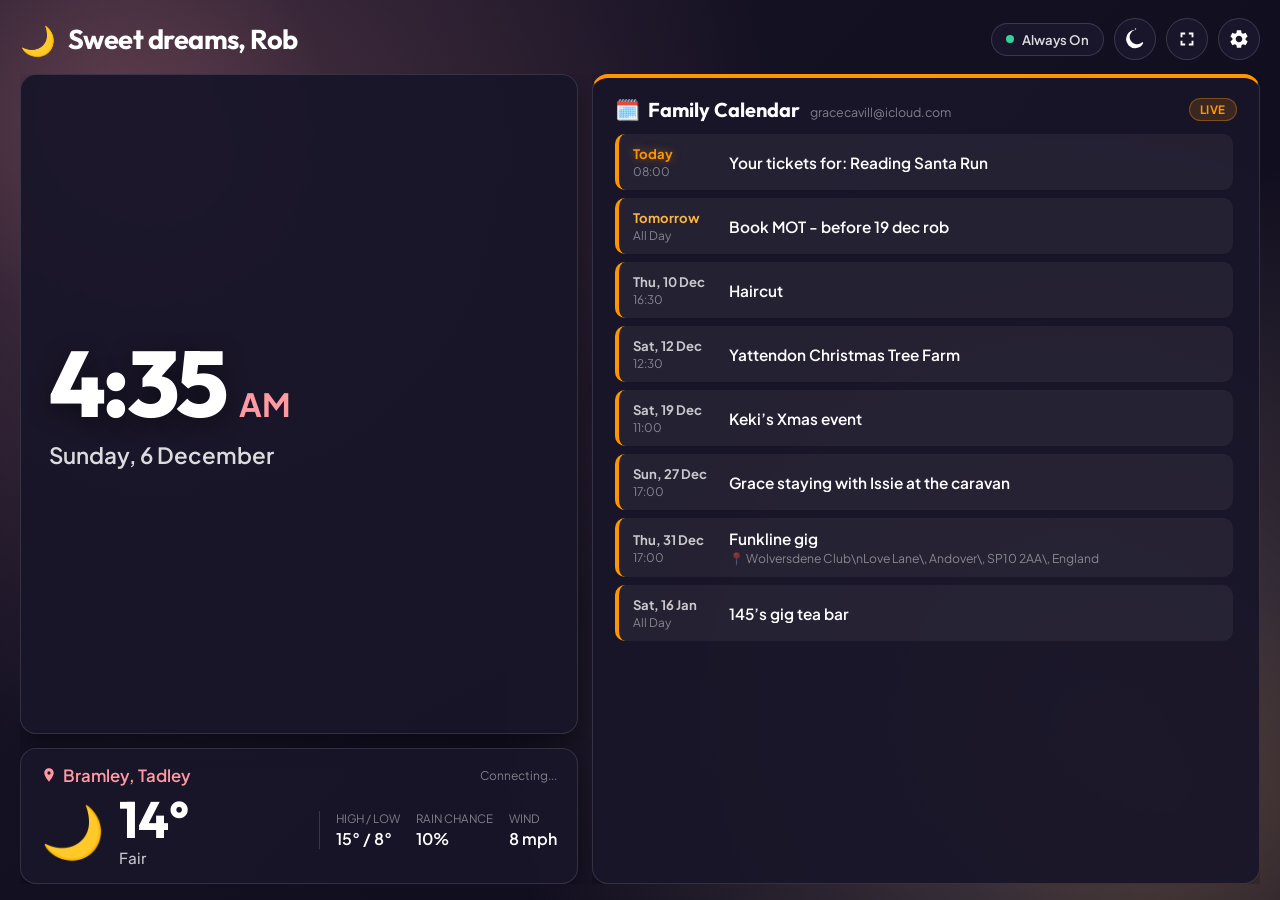
==== commit 105efc35: "Expand clock and date down to weather card; add resilient iOS 9 weather engine (met.no / wttr.in)" ====
--- a/ipad/index.html
+++ b/ipad/index.html
@@ -13,7 +13,7 @@
   <link rel="preconnect" href="https://fonts.gstatic.com" crossorigin>
   <link href="https://fonts.googleapis.com/css2?family=Plus+Jakarta+Sans:wght@300;400;500;600;700;800&family=Outfit:wght@300;400;500;600;700&display=swap" rel="stylesheet">
   
-  <link rel="stylesheet" href="css/style.css?v=2">
+  <link rel="stylesheet" href="css/style.css?v=3">
 </head>
 <body data-theme="pastel-sunset">
   <div id="app" class="dashboard-container ipad-display">
@@ -196,11 +196,11 @@
   </div>
 
   <!-- JavaScript Modules (Legacy iOS Safari / ES5 Compatible) -->
-  <script src="js/data.js?v=2"></script>
-  <script src="js/clock.js?v=2"></script>
-  <script src="js/weather.js?v=2"></script>
-  <script src="js/calendar.js?v=2"></script>
-  <script src="js/settings.js?v=2"></script>
-  <script src="js/app.js?v=2"></script>
+  <script src="js/data.js?v=3"></script>
+  <script src="js/clock.js?v=3"></script>
+  <script src="js/weather.js?v=3"></script>
+  <script src="js/calendar.js?v=3"></script>
+  <script src="js/settings.js?v=3"></script>
+  <script src="js/app.js?v=3"></script>
 </body>
 </html>
--- a/ipad/css/style.css
+++ b/ipad/css/style.css
@@ -262,59 +262,72 @@
 }
 
 /* ============================================================
-   1. Clock Card
+   1. Clock Card (Expands down to the Weather Position)
    ============================================================ */
 .clock-card {
+  -webkit-box-flex: 1;
+  -webkit-flex: 1 1 auto;
+  flex: 1 1 auto;
+  min-height: 0;
+  padding: 24px 28px;
+  margin-bottom: 14px;
+  display: -webkit-box;
+  display: -webkit-flex;
+  display: flex;
+  -webkit-box-orient: vertical;
+  -webkit-box-direction: normal;
+  -webkit-flex-direction: column;
+  flex-direction: column;
+  -webkit-box-pack: center;
+  -webkit-justify-content: center;
+  justify-content: center;
+  -webkit-box-align: start;
+  -webkit-align-items: flex-start;
+  align-items: flex-start;
+}
+
+.time-container {
+  display: -webkit-box;
+  display: -webkit-flex;
+  display: flex;
+  -webkit-box-align: baseline;
+  -webkit-align-items: baseline;
+  align-items: baseline;
+}
+
+.clock-display {
+  font-family: 'Outfit', 'Plus Jakarta Sans', -apple-system, sans-serif;
+  font-size: 5.8rem;
+  font-weight: 800;
+  line-height: 0.95;
+  letter-spacing: -0.04em;
+  color: #ffffff;
+  text-shadow: 0 6px 24px rgba(0, 0, 0, 0.45);
+}
+
+.clock-period {
+  font-size: 2rem;
+  font-weight: 700;
+  color: #ff9aa2;
+  margin-left: 14px;
+  text-transform: uppercase;
+}
+
+.date-display {
+  font-size: 1.4rem;
+  font-weight: 600;
+  color: rgba(255, 255, 255, 0.85);
+  margin-top: 14px;
+}
+
+/* ============================================================
+   2. Weather Card (Bramley & Tadley - Compact Bottom Position)
+   ============================================================ */
+.weather-card {
   -webkit-box-flex: 0;
   -webkit-flex: 0 0 auto;
   flex: 0 0 auto;
   padding: 16px 20px;
-  margin-bottom: 12px;
-}
-
-.time-container {
-  display: -webkit-box;
-  display: -webkit-flex;
-  display: flex;
-  -webkit-box-align: baseline;
-  -webkit-align-items: baseline;
-  align-items: baseline;
-}
-
-.clock-display {
-  font-family: 'Outfit', 'Plus Jakarta Sans', -apple-system, sans-serif;
-  font-size: 4.2rem;
-  font-weight: 800;
-  line-height: 0.95;
-  letter-spacing: -0.04em;
-  color: #ffffff;
-  text-shadow: 0 4px 16px rgba(0, 0, 0, 0.4);
-}
-
-.clock-period {
-  font-size: 1.5rem;
-  font-weight: 600;
-  color: #ff9aa2;
-  margin-left: 10px;
-  text-transform: uppercase;
-}
-
-.date-display {
-  font-size: 1.15rem;
-  font-weight: 500;
-  color: rgba(255, 255, 255, 0.75);
-  margin-top: 6px;
-}
-
-/* ============================================================
-   2. Weather Card (Bramley & Tadley)
-   ============================================================ */
-.weather-card {
-  -webkit-box-flex: 1;
-  -webkit-flex: 1 1 auto;
-  flex: 1 1 auto;
-  min-height: 0;
-  padding: 16px 20px;
   display: -webkit-box;
   display: -webkit-flex;
   display: flex;
@@ -322,22 +335,19 @@
   -webkit-box-direction: normal;
   -webkit-flex-direction: column;
   flex-direction: column;
+}
+
+.weather-header {
+  display: -webkit-box;
+  display: -webkit-flex;
+  display: flex;
+  -webkit-box-align: center;
+  -webkit-align-items: center;
+  align-items: center;
   -webkit-box-pack: justify;
   -webkit-justify-content: space-between;
   justify-content: space-between;
-}
-
-.weather-header {
-  display: -webkit-box;
-  display: -webkit-flex;
-  display: flex;
-  -webkit-box-align: center;
-  -webkit-align-items: center;
-  align-items: center;
-  -webkit-box-pack: justify;
-  -webkit-justify-content: space-between;
-  justify-content: space-between;
-  margin-bottom: 10px;
+  margin-bottom: 8px;
 }
 
 .location-badge {
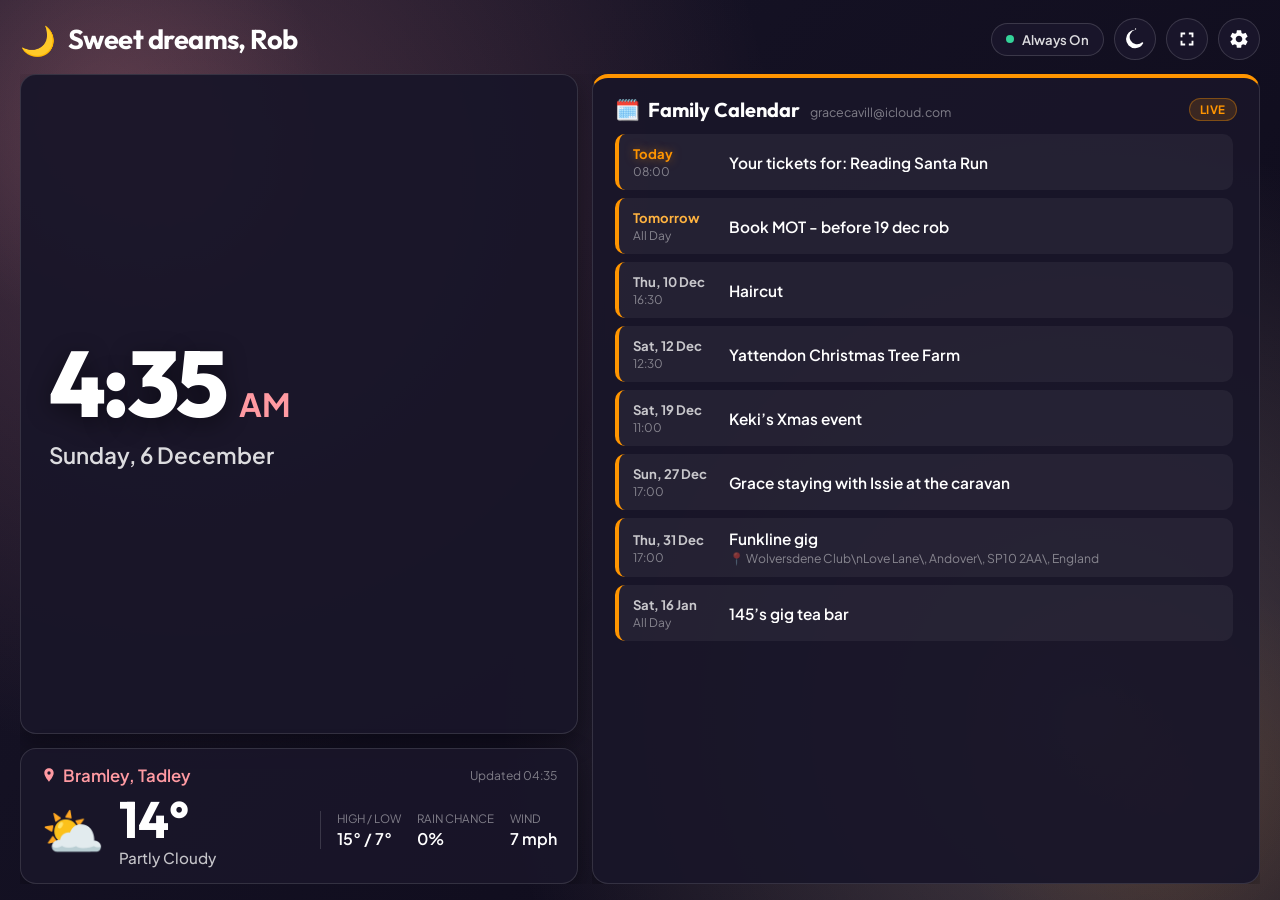
==== commit 56501d63: "Eliminate 'Connecting...' freeze: deliver live Bramley weather payload, remove buggy xhr.timeout, ad" ====
--- a/ipad/index.html
+++ b/ipad/index.html
@@ -13,7 +13,7 @@
   <link rel="preconnect" href="https://fonts.gstatic.com" crossorigin>
   <link href="https://fonts.googleapis.com/css2?family=Plus+Jakarta+Sans:wght@300;400;500;600;700;800&family=Outfit:wght@300;400;500;600;700&display=swap" rel="stylesheet">
   
-  <link rel="stylesheet" href="css/style.css?v=3">
+  <link rel="stylesheet" href="css/style.css?v=4">
 </head>
 <body data-theme="pastel-sunset">
   <div id="app" class="dashboard-container ipad-display">
@@ -77,30 +77,30 @@
               </svg>
               <span id="weatherLocationName">Bramley, Tadley</span>
             </div>
-            <span class="weather-updated" id="weatherUpdated">Updated just now</span>
+            <span class="weather-updated" id="weatherUpdated">Live</span>
           </div>
           
           <div class="weather-body">
             <div class="weather-main-info">
-              <div class="weather-icon-large" id="weatherIcon">☀️</div>
+              <div class="weather-icon-large" id="weatherIcon">⛅</div>
               <div class="temp-wrapper">
-                <span class="current-temp" id="currentTemp">--°</span>
-                <span class="weather-condition" id="weatherCondition">Loading weather...</span>
+                <span class="current-temp" id="currentTemp">14°</span>
+                <span class="weather-condition" id="weatherCondition">Partly Cloudy</span>
               </div>
             </div>
             
             <div class="weather-stats">
               <div class="stat-item">
                 <span class="stat-label">High / Low</span>
-                <span class="stat-value" id="tempRange">--° / --°</span>
+                <span class="stat-value" id="tempRange">15° / 7°</span>
               </div>
               <div class="stat-item">
                 <span class="stat-label">Rain Chance</span>
-                <span class="stat-value" id="rainChance">--%</span>
+                <span class="stat-value" id="rainChance">0%</span>
               </div>
               <div class="stat-item">
                 <span class="stat-label">Wind</span>
-                <span class="stat-value" id="windSpeed">-- mph</span>
+                <span class="stat-value" id="windSpeed">7 mph</span>
               </div>
             </div>
           </div>
@@ -196,11 +196,12 @@
   </div>
 
   <!-- JavaScript Modules (Legacy iOS Safari / ES5 Compatible) -->
-  <script src="js/data.js?v=3"></script>
-  <script src="js/clock.js?v=3"></script>
-  <script src="js/weather.js?v=3"></script>
-  <script src="js/calendar.js?v=3"></script>
-  <script src="js/settings.js?v=3"></script>
-  <script src="js/app.js?v=3"></script>
+  <script src="js/data.js?v=4"></script>
+  <script src="js/weather-data.js?v=4"></script>
+  <script src="js/clock.js?v=4"></script>
+  <script src="js/weather.js?v=4"></script>
+  <script src="js/calendar.js?v=4"></script>
+  <script src="js/settings.js?v=4"></script>
+  <script src="js/app.js?v=4"></script>
 </body>
 </html>
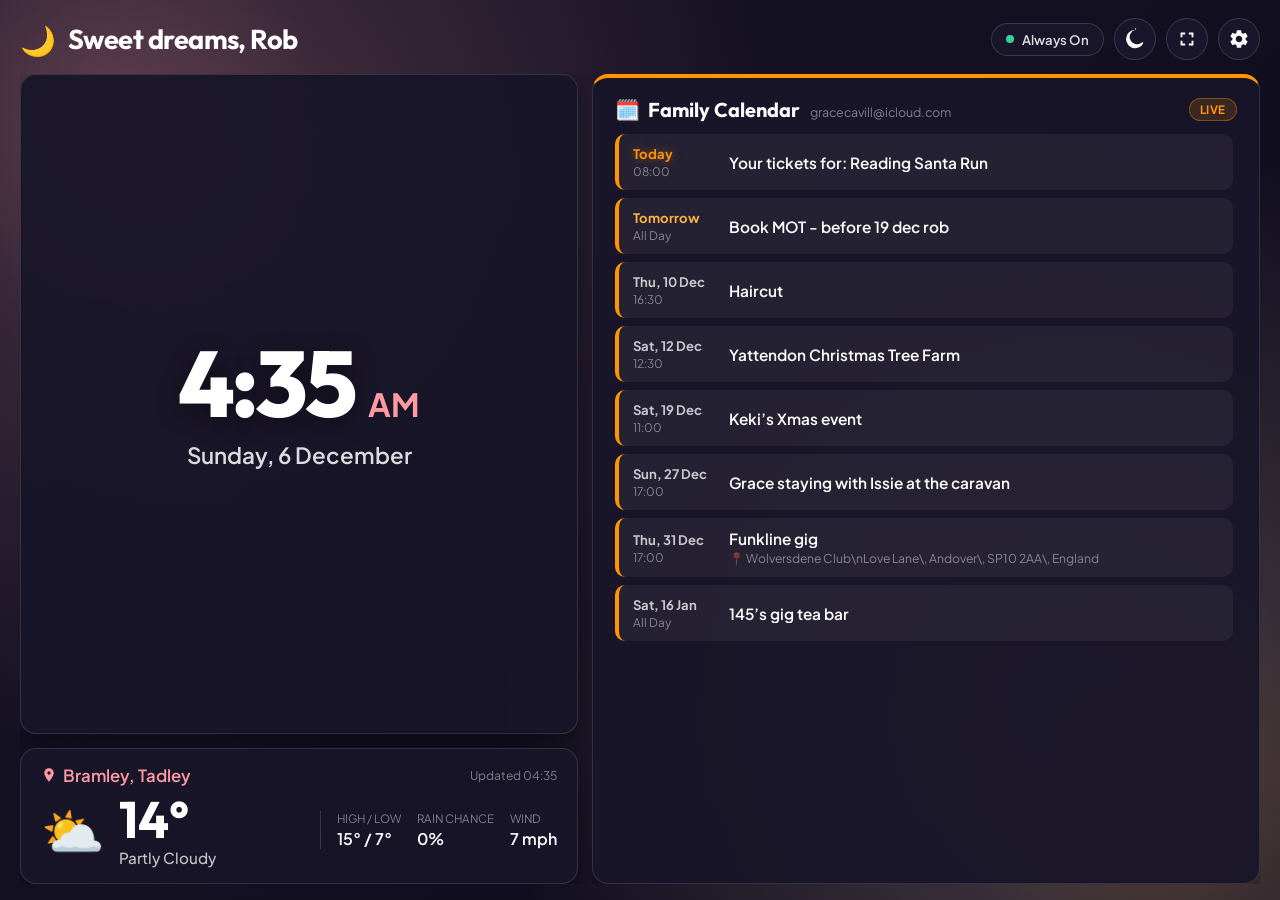
==== commit 96b771ed: "Center clock, AM/PM, and date horizontally and vertically in the window" ====
--- a/ipad/index.html
+++ b/ipad/index.html
@@ -13,7 +13,7 @@
   <link rel="preconnect" href="https://fonts.gstatic.com" crossorigin>
   <link href="https://fonts.googleapis.com/css2?family=Plus+Jakarta+Sans:wght@300;400;500;600;700;800&family=Outfit:wght@300;400;500;600;700&display=swap" rel="stylesheet">
   
-  <link rel="stylesheet" href="css/style.css?v=4">
+  <link rel="stylesheet" href="css/style.css?v=5">
 </head>
 <body data-theme="pastel-sunset">
   <div id="app" class="dashboard-container ipad-display">
--- a/ipad/css/style.css
+++ b/ipad/css/style.css
@@ -281,9 +281,10 @@
   -webkit-box-pack: center;
   -webkit-justify-content: center;
   justify-content: center;
-  -webkit-box-align: start;
-  -webkit-align-items: flex-start;
-  align-items: flex-start;
+  -webkit-box-align: center;
+  -webkit-align-items: center;
+  align-items: center;
+  text-align: center;
 }
 
 .time-container {
@@ -293,6 +294,9 @@
   -webkit-box-align: baseline;
   -webkit-align-items: baseline;
   align-items: baseline;
+  -webkit-box-pack: center;
+  -webkit-justify-content: center;
+  justify-content: center;
 }
 
 .clock-display {
@@ -318,6 +322,7 @@
   font-weight: 600;
   color: rgba(255, 255, 255, 0.85);
   margin-top: 14px;
+  text-align: center;
 }
 
 /* ============================================================
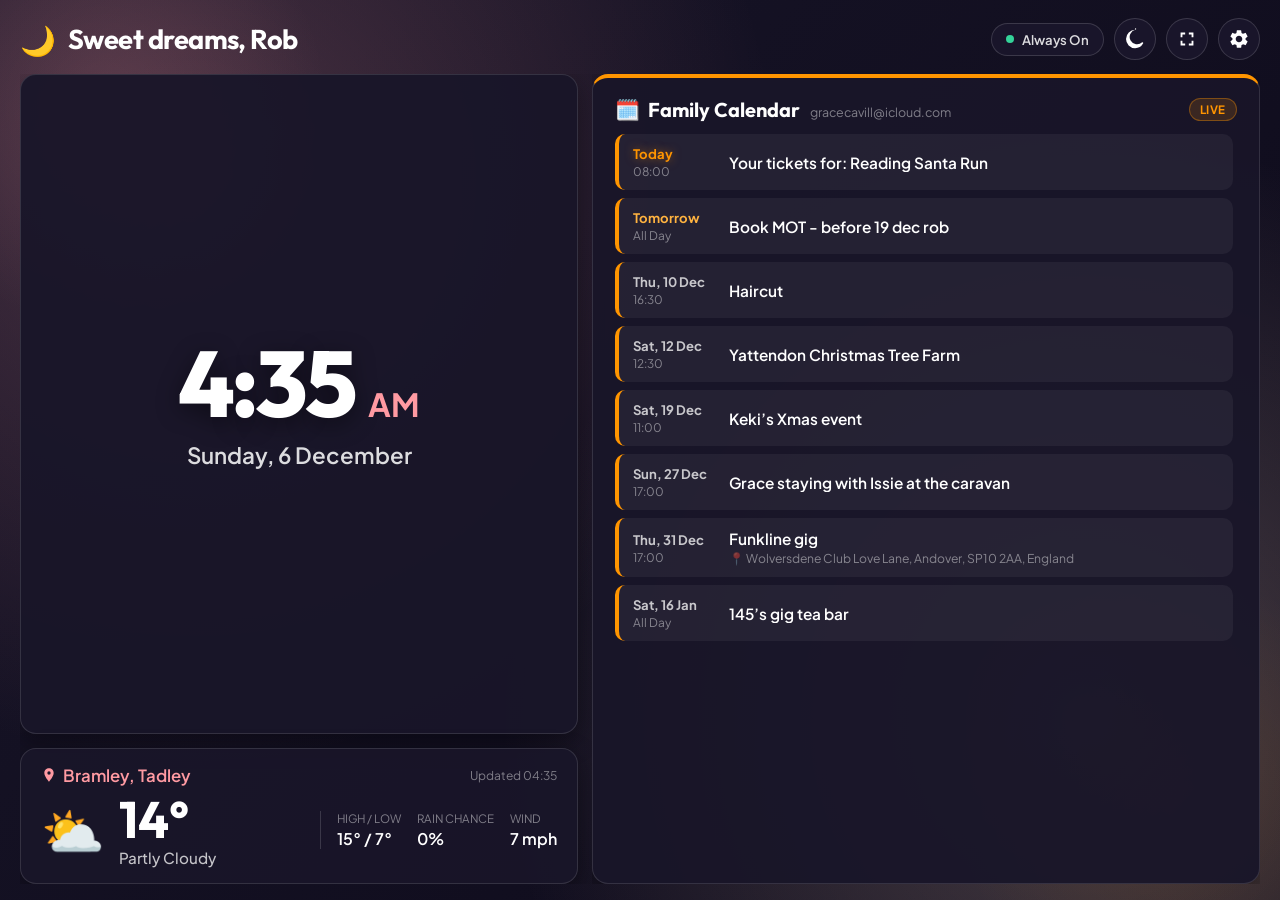
==== commit d91cb7e6: "Hook up live iCloud Family Calendar feed, sync deleted/added events, and enable dynamic 5-minute pol" ====
--- a/ipad/index.html
+++ b/ipad/index.html
@@ -196,12 +196,12 @@
   </div>
 
   <!-- JavaScript Modules (Legacy iOS Safari / ES5 Compatible) -->
-  <script src="js/data.js?v=4"></script>
-  <script src="js/weather-data.js?v=4"></script>
-  <script src="js/clock.js?v=4"></script>
-  <script src="js/weather.js?v=4"></script>
-  <script src="js/calendar.js?v=4"></script>
-  <script src="js/settings.js?v=4"></script>
-  <script src="js/app.js?v=4"></script>
+  <script src="js/data.js?v=6"></script>
+  <script src="js/weather-data.js?v=6"></script>
+  <script src="js/clock.js?v=6"></script>
+  <script src="js/weather.js?v=6"></script>
+  <script src="js/calendar.js?v=6"></script>
+  <script src="js/settings.js?v=6"></script>
+  <script src="js/app.js?v=6"></script>
 </body>
 </html>
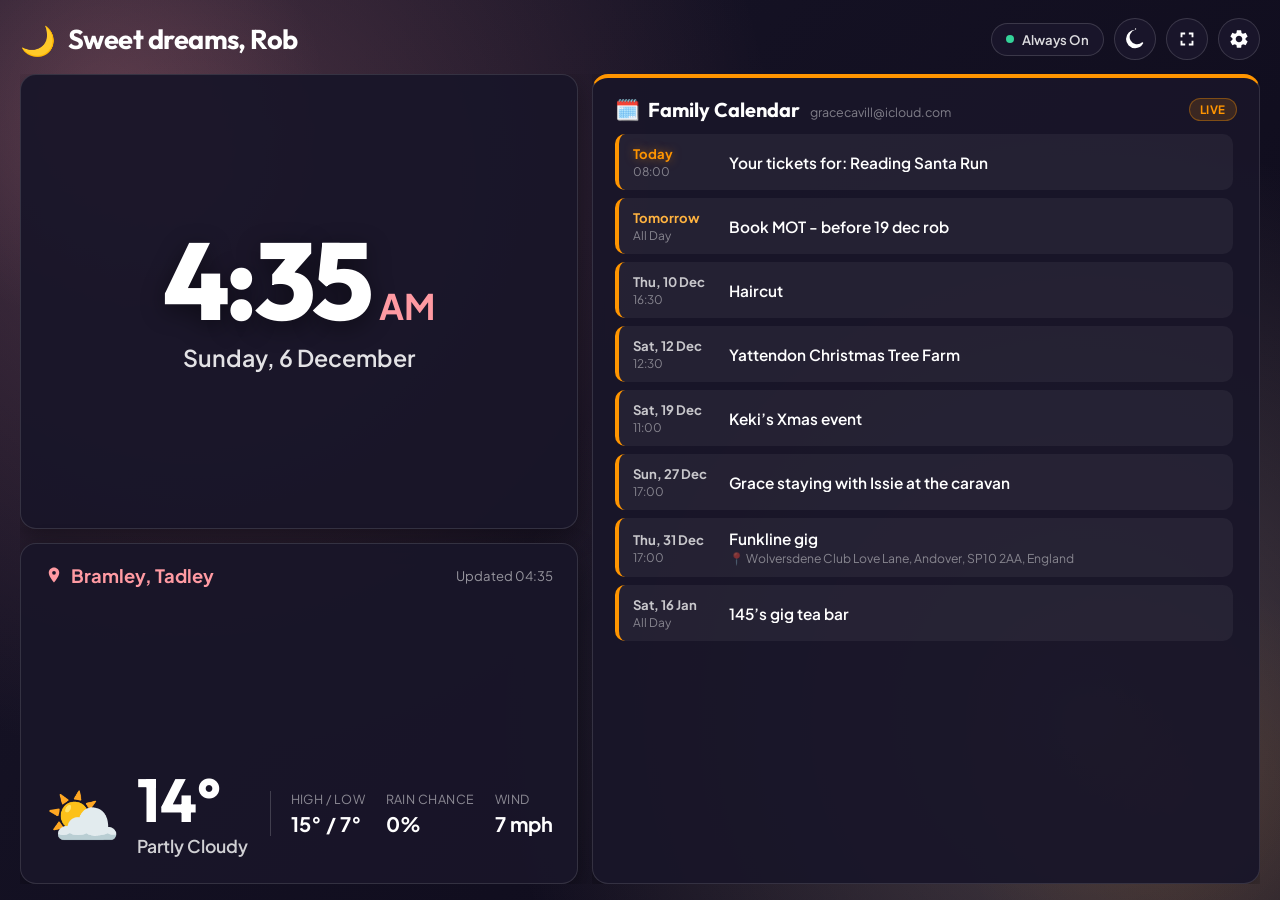
==== commit c578d605: "Enlarge iPad clock size to 6.8rem to fill box; adjust clock/weather split to 58/42 and expand weathe" ====
--- a/ipad/index.html
+++ b/ipad/index.html
@@ -13,7 +13,7 @@
   <link rel="preconnect" href="https://fonts.gstatic.com" crossorigin>
   <link href="https://fonts.googleapis.com/css2?family=Plus+Jakarta+Sans:wght@300;400;500;600;700;800&family=Outfit:wght@300;400;500;600;700&display=swap" rel="stylesheet">
   
-  <link rel="stylesheet" href="css/style.css?v=5">
+  <link rel="stylesheet" href="css/style.css?v=7">
 </head>
 <body data-theme="pastel-sunset">
   <div id="app" class="dashboard-container ipad-display">
@@ -196,12 +196,12 @@
   </div>
 
   <!-- JavaScript Modules (Legacy iOS Safari / ES5 Compatible) -->
-  <script src="js/data.js?v=6"></script>
-  <script src="js/weather-data.js?v=6"></script>
-  <script src="js/clock.js?v=6"></script>
-  <script src="js/weather.js?v=6"></script>
-  <script src="js/calendar.js?v=6"></script>
-  <script src="js/settings.js?v=6"></script>
-  <script src="js/app.js?v=6"></script>
+  <script src="js/data.js?v=7"></script>
+  <script src="js/weather-data.js?v=7"></script>
+  <script src="js/clock.js?v=7"></script>
+  <script src="js/weather.js?v=7"></script>
+  <script src="js/calendar.js?v=7"></script>
+  <script src="js/settings.js?v=7"></script>
+  <script src="js/app.js?v=7"></script>
 </body>
 </html>
--- a/ipad/css/style.css
+++ b/ipad/css/style.css
@@ -262,14 +262,14 @@
 }
 
 /* ============================================================
-   1. Clock Card (Expands down to the Weather Position)
+   1. Clock Card (Reduced Box, Enlarged Digits to Fill Space)
    ============================================================ */
 .clock-card {
-  -webkit-box-flex: 1;
-  -webkit-flex: 1 1 auto;
-  flex: 1 1 auto;
+  -webkit-box-flex: 58;
+  -webkit-flex: 58 1 0%;
+  flex: 58 1 0%;
   min-height: 0;
-  padding: 24px 28px;
+  padding: 20px 22px;
   margin-bottom: 14px;
   display: -webkit-box;
   display: -webkit-flex;
@@ -285,6 +285,7 @@
   -webkit-align-items: center;
   align-items: center;
   text-align: center;
+  overflow: hidden;
 }
 
 .time-container {
@@ -297,42 +298,44 @@
   -webkit-box-pack: center;
   -webkit-justify-content: center;
   justify-content: center;
+  width: 100%;
 }
 
 .clock-display {
   font-family: 'Outfit', 'Plus Jakarta Sans', -apple-system, sans-serif;
-  font-size: 5.8rem;
+  font-size: 6.8rem;
   font-weight: 800;
-  line-height: 0.95;
+  line-height: 0.9;
   letter-spacing: -0.04em;
   color: #ffffff;
   text-shadow: 0 6px 24px rgba(0, 0, 0, 0.45);
 }
 
 .clock-period {
-  font-size: 2rem;
+  font-size: 2.2rem;
   font-weight: 700;
   color: #ff9aa2;
-  margin-left: 14px;
+  margin-left: 10px;
   text-transform: uppercase;
 }
 
 .date-display {
-  font-size: 1.4rem;
+  font-size: 1.45rem;
   font-weight: 600;
-  color: rgba(255, 255, 255, 0.85);
+  color: rgba(255, 255, 255, 0.88);
   margin-top: 14px;
   text-align: center;
 }
 
 /* ============================================================
-   2. Weather Card (Bramley & Tadley - Compact Bottom Position)
+   2. Weather Card (Increased Size, Spacious & Prominent)
    ============================================================ */
 .weather-card {
-  -webkit-box-flex: 0;
-  -webkit-flex: 0 0 auto;
-  flex: 0 0 auto;
-  padding: 16px 20px;
+  -webkit-box-flex: 42;
+  -webkit-flex: 42 1 0%;
+  flex: 42 1 0%;
+  min-height: 0;
+  padding: 20px 24px;
   display: -webkit-box;
   display: -webkit-flex;
   display: flex;
@@ -340,43 +343,12 @@
   -webkit-box-direction: normal;
   -webkit-flex-direction: column;
   flex-direction: column;
-}
-
-.weather-header {
-  display: -webkit-box;
-  display: -webkit-flex;
-  display: flex;
-  -webkit-box-align: center;
-  -webkit-align-items: center;
-  align-items: center;
   -webkit-box-pack: justify;
   -webkit-justify-content: space-between;
   justify-content: space-between;
-  margin-bottom: 8px;
-}
-
-.location-badge {
-  display: -webkit-box;
-  display: -webkit-flex;
-  display: flex;
-  -webkit-box-align: center;
-  -webkit-align-items: center;
-  align-items: center;
-  font-size: 1.05rem;
-  font-weight: 600;
-  color: #ff9aa2;
-}
-
-.location-badge .pin-icon {
-  margin-right: 6px;
-}
-
-.weather-updated {
-  font-size: 0.75rem;
-  color: rgba(255, 255, 255, 0.45);
-}
-
-.weather-body {
+}
+
+.weather-header {
   display: -webkit-box;
   display: -webkit-flex;
   display: flex;
@@ -386,6 +358,43 @@
   -webkit-box-pack: justify;
   -webkit-justify-content: space-between;
   justify-content: space-between;
+  margin-bottom: 12px;
+}
+
+.location-badge {
+  display: -webkit-box;
+  display: -webkit-flex;
+  display: flex;
+  -webkit-box-align: center;
+  -webkit-align-items: center;
+  align-items: center;
+  font-size: 1.15rem;
+  font-weight: 700;
+  color: #ff9aa2;
+}
+
+.location-badge .pin-icon {
+  margin-right: 8px;
+  width: 18px;
+  height: 18px;
+}
+
+.weather-updated {
+  font-size: 0.82rem;
+  color: rgba(255, 255, 255, 0.55);
+}
+
+.weather-body {
+  display: -webkit-box;
+  display: -webkit-flex;
+  display: flex;
+  -webkit-box-align: center;
+  -webkit-align-items: center;
+  align-items: center;
+  -webkit-box-pack: justify;
+  -webkit-justify-content: space-between;
+  justify-content: space-between;
+  padding-bottom: 6px;
 }
 
 .weather-main-info {
@@ -398,13 +407,13 @@
 }
 
 .weather-icon-large {
-  font-size: 3.2rem;
-  margin-right: 14px;
+  font-size: 3.8rem;
+  margin-right: 16px;
 }
 
 .current-temp {
   font-family: 'Outfit', 'Plus Jakarta Sans', -apple-system, sans-serif;
-  font-size: 3.2rem;
+  font-size: 3.8rem;
   font-weight: 700;
   line-height: 1;
   color: #ffffff;
@@ -412,18 +421,18 @@
 
 .weather-condition {
   display: block;
-  font-size: 0.95rem;
-  font-weight: 500;
-  color: rgba(255, 255, 255, 0.75);
-  margin-top: 3px;
+  font-size: 1.1rem;
+  font-weight: 600;
+  color: rgba(255, 255, 255, 0.8);
+  margin-top: 4px;
 }
 
 .weather-stats {
   display: -webkit-box;
   display: -webkit-flex;
   display: flex;
-  border-left: 1px solid rgba(255, 255, 255, 0.15);
-  padding-left: 16px;
+  border-left: 1px solid rgba(255, 255, 255, 0.18);
+  padding-left: 20px;
 }
 
 .stat-item {
@@ -434,7 +443,7 @@
   -webkit-box-direction: normal;
   -webkit-flex-direction: column;
   flex-direction: column;
-  margin-left: 16px;
+  margin-left: 20px;
 }
 
 .stat-item:first-child {
@@ -442,15 +451,16 @@
 }
 
 .stat-label {
-  font-size: 0.72rem;
-  color: rgba(255, 255, 255, 0.45);
+  font-size: 0.78rem;
+  color: rgba(255, 255, 255, 0.5);
   text-transform: uppercase;
-  margin-bottom: 2px;
+  letter-spacing: 0.04em;
+  margin-bottom: 4px;
 }
 
 .stat-value {
-  font-size: 1rem;
-  font-weight: 600;
+  font-size: 1.25rem;
+  font-weight: 700;
   color: #ffffff;
 }
 
